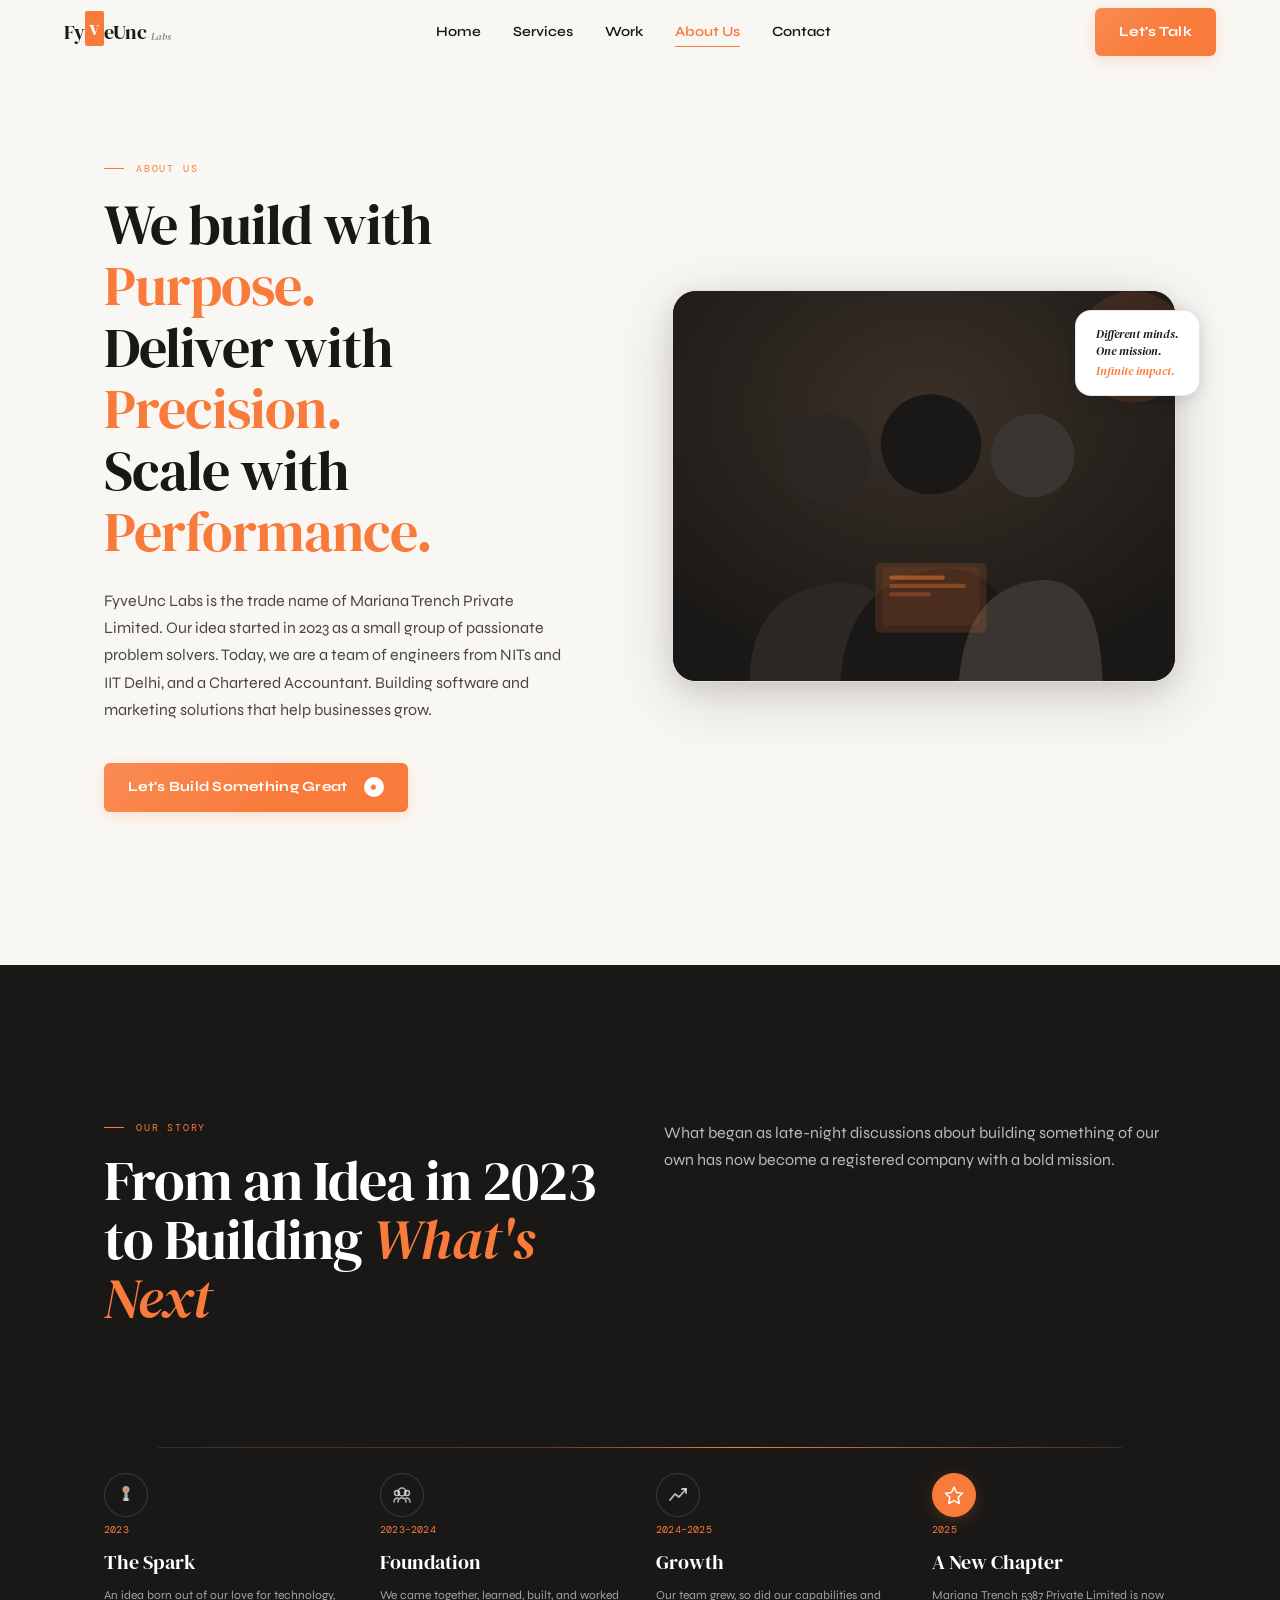
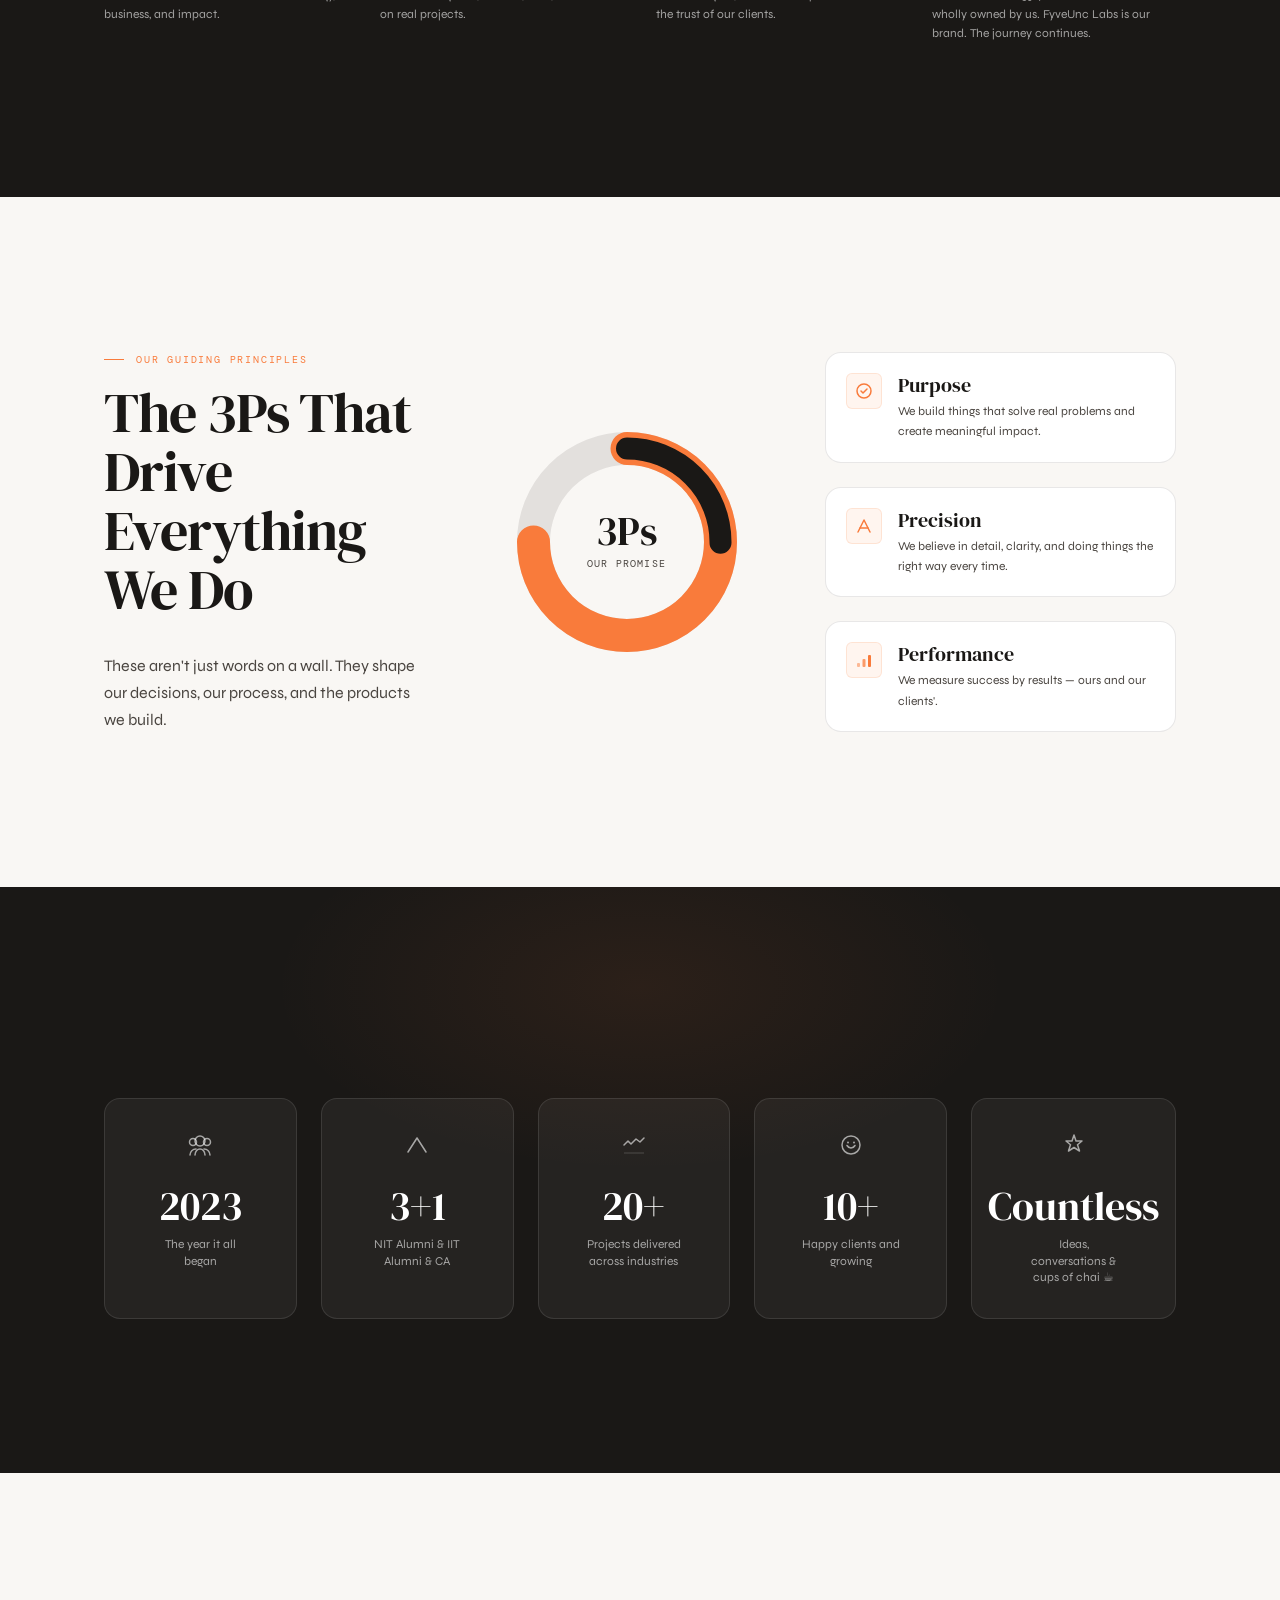
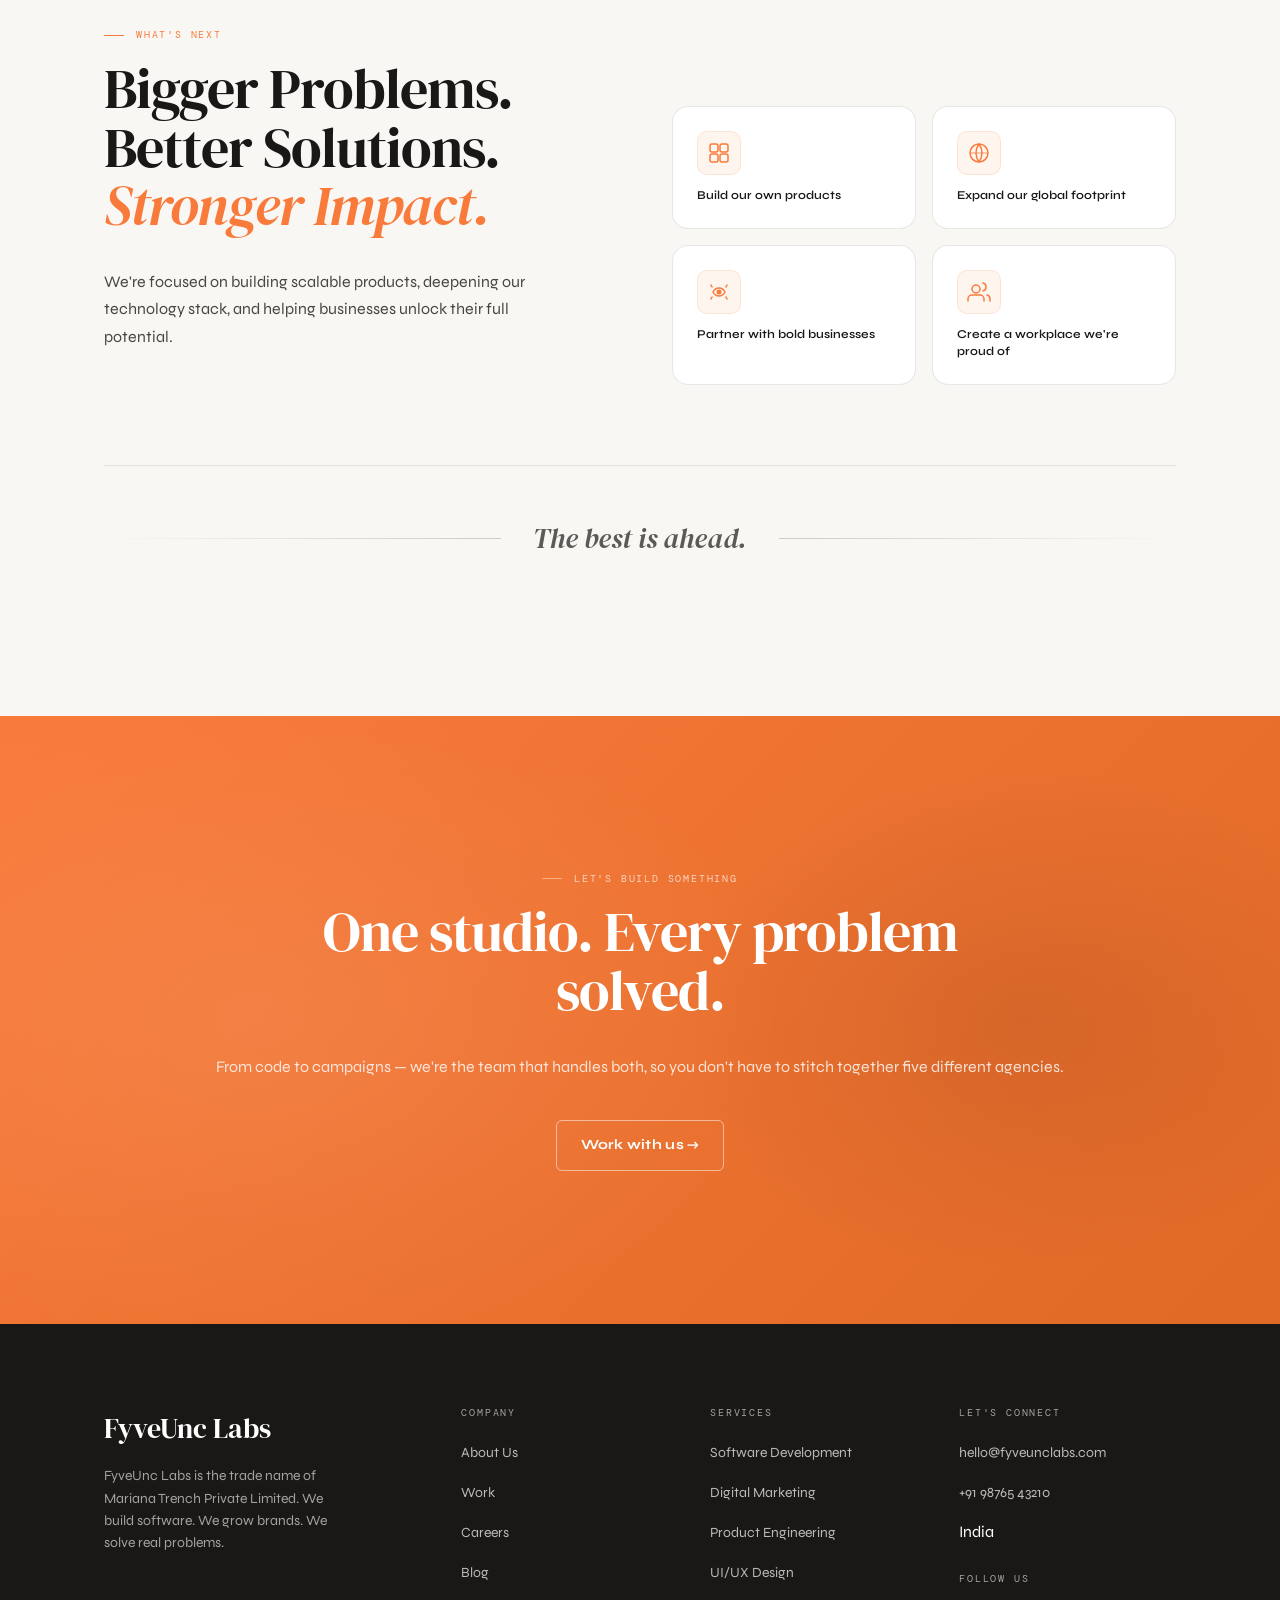
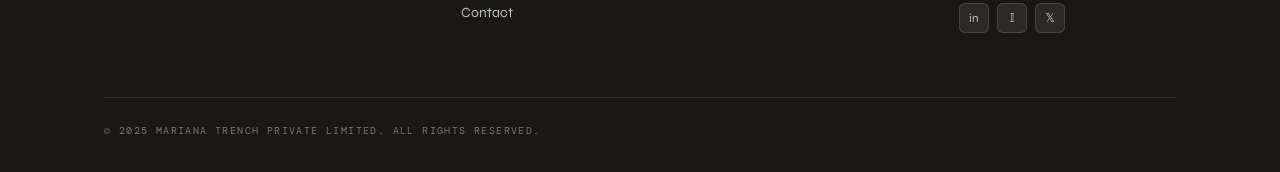
==== about.html @ 7ecea08b "second commit" ====
<!doctype html>
<html lang="en">

<head>
    <meta charset="utf-8" />
    <meta name="viewport" content="width=device-width,initial-scale=1" />
    <title>About Us — FyveUnc Labs</title>
    <meta name="description"
        content="FyveUnc Labs started in 2023 as a small group of passionate problem solvers. We build software, grow brands, and create meaningful impact." />
    <link rel="preconnect" href="https://fonts.googleapis.com">
    <link rel="preconnect" href="https://fonts.gstatic.com" crossorigin>
    <link
        href="https://fonts.googleapis.com/css2?family=DM+Serif+Display:ital@0;1&family=Syne:wght@400;600;700&family=DM+Mono:wght@400;500&display=swap"
        rel="stylesheet">
    <link rel="stylesheet" href="./styles.css">
    <link rel="stylesheet" href="./about.css">
</head>

<body>
    <!-- Scroll progress indicator -->
    <div id="scroll-progress" aria-hidden="true"></div>

    <!-- Mobile menu overlay -->
    <div class="nav-mobile-overlay" id="mobile-menu" aria-hidden="true">
        <a class="nav-mobile-link" href="./index.html">Home</a>
        <a class="nav-mobile-link" href="./services.html">Services</a>
        <a class="nav-mobile-link" href="./work.html">Work</a>
        <a class="nav-mobile-link" href="./about.html">About Us</a>
        <a class="nav-mobile-link" href="./contact.html">Contact</a>
        <a class="btn-primary" href="./contact.html" style="width:fit-content;margin-top:auto">Let's Talk →</a>
    </div>

    <nav class="nav" id="nav">
        <a class="nav-logo" href="./index.html" aria-label="FyveUnc Labs home">
            <span>Fy</span><span class="logo-v">v</span><span>eUnc</span>
            <span class="logo-labs">Labs</span>
        </a>
        <div class="nav-links" aria-label="Primary navigation">
            <a class="nav-link" href="./index.html">Home</a>
            <a class="nav-link" href="./services.html">Services</a>
            <a class="nav-link" href="./work.html">Work</a>
            <a class="nav-link active" href="./about.html">About Us</a>
            <a class="nav-link" href="./contact.html">Contact</a>
        </div>
        <a class="btn-primary nav-cta" href="./contact.html">Let's Talk</a>
        <button class="nav-hamburger" id="hamburger" aria-label="Open menu" aria-expanded="false"
            aria-controls="mobile-menu">
            <span class="nav-hamburger-line"></span>
            <span class="nav-hamburger-line"></span>
            <span class="nav-hamburger-line"></span>
        </button>
    </nav>

    <main>
        <!-- ── About Hero ─────────────────────────────────────────────────── -->
        <section class="section about-hero page-standard" id="about-hero" aria-labelledby="about-hero-heading">
            <div class="container">
                <div class="about-hero-grid">
                    <div class="about-hero-copy" data-stagger="80">
                        <p class="eyebrow reveal">About Us</p>
                        <h1 class="about-hero-title reveal" id="about-hero-heading">
                            We build with
                            <span class="about-accent">Purpose.</span><br>
                            Deliver with <span class="about-accent">Precision.</span><br>
                            Scale with <span class="about-accent">Performance.</span>
                        </h1>
                        <p class="text-body reveal" style="max-width: 52ch; margin-top: var(--space-6);">
                            FyveUnc Labs is the trade name of Mariana Trench Private Limited. Our idea started in 2023
                            as a small group of passionate problem solvers. Today, we are a team of engineers from NITs
                            and IIT Delhi, and a Chartered Accountant. Building software and marketing solutions that
                            help businesses grow.
                        </p>
                        <div class="hero-actions reveal" style="margin-top: var(--space-10);">
                            <a class="btn-primary" href="./contact.html" id="about-cta">
                                Let's Build Something Great
                                <span class="about-cta-dot">●</span>
                            </a>
                        </div>
                    </div>
                    <div class="about-hero-visual reveal">
                        <div class="about-photo-card">
                            <!-- Photo composition with overlapping elements -->
                            <div class="about-photo-main">
                                <div class="about-photo-frame">
                                    <div class="about-photo-placeholder">
                                        <div class="about-photo-silhouettes">
                                            <!-- Three engineers/team silhouette illustration -->
                                            <svg viewBox="0 0 360 280" fill="none" xmlns="http://www.w3.org/2000/svg" aria-hidden="true">
                                                <!-- Background gradient -->
                                                <rect width="360" height="280" fill="url(#teamBg)"/>
                                                <!-- Person 1 (left, back) -->
                                                <ellipse cx="110" cy="120" rx="32" ry="32" fill="#2a2724"/>
                                                <path d="M55 280 Q55 220 110 210 Q165 200 165 280Z" fill="#2a2724"/>
                                                <!-- Person 2 (center, front) -->
                                                <ellipse cx="185" cy="110" rx="36" ry="36" fill="#1A1816"/>
                                                <path d="M120 280 Q125 210 185 200 Q245 190 250 280Z" fill="#1A1816"/>
                                                <!-- Person 3 (right) -->
                                                <ellipse cx="258" cy="118" rx="30" ry="30" fill="#3a3530"/>
                                                <path d="M205 280 Q210 215 258 208 Q306 200 308 280Z" fill="#3a3530"/>
                                                <!-- Laptop glow -->
                                                <rect x="145" y="195" width="80" height="50" rx="4" fill="#F97B3B" opacity="0.15"/>
                                                <rect x="150" y="198" width="70" height="42" rx="3" fill="#F97B3B" opacity="0.08"/>
                                                <!-- Screen glow lines -->
                                                <rect x="155" y="204" width="40" height="3" rx="1.5" fill="#F97B3B" opacity="0.5"/>
                                                <rect x="155" y="210" width="55" height="3" rx="1.5" fill="#F97B3B" opacity="0.35"/>
                                                <rect x="155" y="216" width="30" height="3" rx="1.5" fill="#F97B3B" opacity="0.25"/>
                                                <!-- Orange accent circle -->
                                                <circle cx="330" cy="40" r="40" fill="#F97B3B" opacity="0.12"/>
                                                <circle cx="330" cy="40" r="24" fill="#F97B3B" opacity="0.1"/>
                                                <!-- Defs -->
                                                <defs>
                                                    <radialGradient id="teamBg" cx="50%" cy="30%" r="70%">
                                                        <stop offset="0%" stop-color="#3a3028"/>
                                                        <stop offset="100%" stop-color="#1A1816"/>
                                                    </radialGradient>
                                                </defs>
                                            </svg>
                                        </div>
                                    </div>
                                </div>
                            </div>
                            <!-- Floating tag -->
                            <div class="about-photo-tag">
                                <span class="about-photo-tag-italic">Different minds.</span>
                                <span class="about-photo-tag-italic">One mission.</span>
                                <span class="about-photo-tag-accent">Infinite impact.</span>
                            </div>
                        </div>
                    </div>
                </div>
            </div>
        </section>

        <!-- ── Our Story / Timeline ──────────────────────────────────────── -->
        <section class="section section-dark about-story" id="about-story" aria-labelledby="story-heading">
            <div class="container" data-stagger="80">
                <div class="about-story-top">
                    <div>
                        <p class="eyebrow reveal">Our Story</p>
                        <h2 class="section-heading reveal" id="story-heading">
                            From an Idea in 2023<br>
                            to Building <em style="color: var(--color-signal); font-style: italic;">What's Next</em>
                        </h2>
                    </div>
                    <div class="about-story-desc reveal">
                        <p class="text-body">
                            What began as late-night discussions about building something of our own has now become a
                            registered company with a bold mission.
                        </p>
                    </div>
                </div>

                <!-- Timeline -->
                <div class="about-timeline reveal">
                    <div class="about-timeline-line" aria-hidden="true"></div>

                    <div class="about-timeline-item">
                        <div class="about-timeline-icon" aria-hidden="true">
                            <svg width="22" height="22" viewBox="0 0 22 22" fill="none">
                                <path d="M11 2C9 2 7.5 3.5 7.5 5.5C7.5 7 8.3 8.3 9.5 9L9 17H13L12.5 9C13.7 8.3 14.5 7 14.5 5.5C14.5 3.5 13 2 11 2Z" fill="currentColor" opacity="0.9"/>
                                <path d="M8 14H14L14.5 17H7.5L8 14Z" fill="currentColor" opacity="0.6"/>
                                <circle cx="11" cy="5.5" r="1.5" fill="var(--color-signal)"/>
                            </svg>
                        </div>
                        <div class="about-timeline-year">2023</div>
                        <div class="about-timeline-label">The Spark</div>
                        <div class="about-timeline-desc">An idea born out of our love for technology, business, and impact.</div>
                    </div>

                    <div class="about-timeline-item">
                        <div class="about-timeline-icon" aria-hidden="true">
                            <svg width="22" height="22" viewBox="0 0 22 22" fill="none">
                                <circle cx="11" cy="8" r="4" stroke="currentColor" stroke-width="1.5" fill="none"/>
                                <circle cx="6" cy="9" r="2.5" stroke="currentColor" stroke-width="1.5" fill="none"/>
                                <circle cx="16" cy="9" r="2.5" stroke="currentColor" stroke-width="1.5" fill="none"/>
                                <path d="M3 18C3 15.5 4.8 14 7 14" stroke="currentColor" stroke-width="1.5" stroke-linecap="round"/>
                                <path d="M19 18C19 15.5 17.2 14 15 14" stroke="currentColor" stroke-width="1.5" stroke-linecap="round"/>
                                <path d="M7 18C7 15.5 8.8 14 11 14C13.2 14 15 15.5 15 18" stroke="currentColor" stroke-width="1.5" stroke-linecap="round"/>
                            </svg>
                        </div>
                        <div class="about-timeline-year">2023–2024</div>
                        <div class="about-timeline-label">Foundation</div>
                        <div class="about-timeline-desc">We came together, learned, built, and worked on real projects.</div>
                    </div>

                    <div class="about-timeline-item">
                        <div class="about-timeline-icon" aria-hidden="true">
                            <svg width="22" height="22" viewBox="0 0 22 22" fill="none">
                                <polyline points="3,16 8,10 12,13 19,5" stroke="currentColor" stroke-width="1.8" stroke-linecap="round" stroke-linejoin="round" fill="none"/>
                                <polyline points="15,5 19,5 19,9" stroke="currentColor" stroke-width="1.8" stroke-linecap="round" stroke-linejoin="round" fill="none"/>
                            </svg>
                        </div>
                        <div class="about-timeline-year">2024–2025</div>
                        <div class="about-timeline-label">Growth</div>
                        <div class="about-timeline-desc">Our team grew, so did our capabilities and the trust of our clients.</div>
                    </div>

                    <div class="about-timeline-item about-timeline-item--active">
                        <div class="about-timeline-icon" aria-hidden="true">
                            <svg width="22" height="22" viewBox="0 0 22 22" fill="none">
                                <path d="M11 3L13.5 8.5L19.5 9.3L15.2 13.4L16.3 19.5L11 16.7L5.7 19.5L6.8 13.4L2.5 9.3L8.5 8.5L11 3Z" stroke="currentColor" stroke-width="1.5" stroke-linejoin="round" fill="none"/>
                            </svg>
                        </div>
                        <div class="about-timeline-year">2025</div>
                        <div class="about-timeline-label">A New Chapter</div>
                        <div class="about-timeline-desc">Mariana Trench 5387 Private Limited is now wholly owned by us. FyveUnc Labs is our brand. The journey continues.</div>
                    </div>
                </div>
            </div>
        </section>

        <!-- ── 3Ps — Guiding Principles ──────────────────────────────────── -->
        <section class="section about-3ps" id="about-3ps" aria-labelledby="principles-heading">
            <div class="container">
                <div class="about-3ps-grid">
                    <!-- Left copy -->
                    <div class="about-3ps-copy" data-stagger="80">
                        <p class="eyebrow reveal">Our Guiding Principles</p>
                        <h2 class="section-heading reveal" id="principles-heading">
                            The 3Ps That Drive<br>Everything We Do
                        </h2>
                        <p class="text-body reveal" style="max-width: 44ch;">
                            These aren't just words on a wall. They shape our decisions, our process, and the products we build.
                        </p>
                    </div>

                    <!-- Center donut -->
                    <div class="about-3ps-donut reveal" aria-hidden="true">
                        <div class="about-donut-ring">
                            <svg viewBox="0 0 200 200" fill="none" xmlns="http://www.w3.org/2000/svg">
                                <circle cx="100" cy="100" r="85" stroke="var(--color-rule)" stroke-width="30" fill="none"/>
                                <circle cx="100" cy="100" r="85" stroke="var(--color-signal)" stroke-width="30" fill="none"
                                    stroke-dasharray="534" stroke-dashoffset="134"
                                    stroke-linecap="round"
                                    transform="rotate(-90 100 100)"/>
                                <circle cx="100" cy="100" r="85" stroke="var(--color-void)" stroke-width="20" fill="none"
                                    stroke-dasharray="534" stroke-dashoffset="400"
                                    stroke-linecap="round"
                                    transform="rotate(-90 100 100)"/>
                            </svg>
                            <div class="about-donut-center">
                                <span class="about-donut-label">3Ps</span>
                                <span class="about-donut-sub">Our Promise</span>
                            </div>
                        </div>
                    </div>

                    <!-- Right principles list -->
                    <div class="about-3ps-list" data-stagger="100">
                        <div class="about-principle reveal">
                            <div class="about-principle-icon" aria-hidden="true">
                                <svg width="20" height="20" viewBox="0 0 20 20" fill="none">
                                    <circle cx="10" cy="10" r="7" stroke="currentColor" stroke-width="1.5" fill="none"/>
                                    <path d="M7 10L9 12L13 8" stroke="currentColor" stroke-width="1.5" stroke-linecap="round" stroke-linejoin="round"/>
                                </svg>
                            </div>
                            <div>
                                <div class="about-principle-title">Purpose</div>
                                <p class="text-body" style="font-size: var(--text-sm);">We build things that solve real problems and create meaningful impact.</p>
                            </div>
                        </div>
                        <div class="about-principle reveal">
                            <div class="about-principle-icon" aria-hidden="true">
                                <svg width="20" height="20" viewBox="0 0 20 20" fill="none">
                                    <path d="M4 16L10 4L16 16" stroke="currentColor" stroke-width="1.5" stroke-linecap="round" stroke-linejoin="round" fill="none"/>
                                    <path d="M6 12H14" stroke="currentColor" stroke-width="1.5" stroke-linecap="round"/>
                                </svg>
                            </div>
                            <div>
                                <div class="about-principle-title">Precision</div>
                                <p class="text-body" style="font-size: var(--text-sm);">We believe in detail, clarity, and doing things the right way every time.</p>
                            </div>
                        </div>
                        <div class="about-principle reveal">
                            <div class="about-principle-icon" aria-hidden="true">
                                <svg width="20" height="20" viewBox="0 0 20 20" fill="none">
                                    <rect x="3" y="13" width="3" height="4" rx="1" fill="currentColor" opacity="0.5"/>
                                    <rect x="8.5" y="9" width="3" height="8" rx="1" fill="currentColor" opacity="0.75"/>
                                    <rect x="14" y="5" width="3" height="12" rx="1" fill="currentColor"/>
                                </svg>
                            </div>
                            <div>
                                <div class="about-principle-title">Performance</div>
                                <p class="text-body" style="font-size: var(--text-sm);">We measure success by results — ours and our clients'.</p>
                            </div>
                        </div>
                    </div>
                </div>
            </div>
        </section>

        <!-- ── By the Numbers ────────────────────────────────────────────── -->
        <section class="section section-dark about-numbers" id="about-numbers" aria-labelledby="numbers-heading">
            <div class="container" data-stagger="80">
                <p class="eyebrow reveal">By the Numbers</p>
                <div class="about-stats-grid">
                    <div class="about-stat reveal">
                        <div class="about-stat-icon" aria-hidden="true">
                            <svg width="28" height="28" viewBox="0 0 28 28" fill="none">
                                <circle cx="14" cy="10" r="5" stroke="currentColor" stroke-width="1.5" fill="none"/>
                                <circle cx="7" cy="11" r="3.5" stroke="currentColor" stroke-width="1.5" fill="none"/>
                                <circle cx="21" cy="11" r="3.5" stroke="currentColor" stroke-width="1.5" fill="none"/>
                                <path d="M4 24C4 20.5 6.7 18 10 18" stroke="currentColor" stroke-width="1.5" stroke-linecap="round"/>
                                <path d="M24 24C24 20.5 21.3 18 18 18" stroke="currentColor" stroke-width="1.5" stroke-linecap="round"/>
                                <path d="M9 24C9 20.7 11.2 18 14 18C16.8 18 19 20.7 19 24" stroke="currentColor" stroke-width="1.5" stroke-linecap="round"/>
                            </svg>
                        </div>
                        <div class="about-stat-value">2023</div>
                        <div class="about-stat-label">The year it all began</div>
                    </div>
                    <div class="about-stat reveal">
                        <div class="about-stat-icon" aria-hidden="true">
                            <svg width="28" height="28" viewBox="0 0 28 28" fill="none">
                                <path d="M5 21L14 7L23 21" stroke="currentColor" stroke-width="1.5" stroke-linecap="round" stroke-linejoin="round" fill="none"/>
                                <rect x="8" y="16" width="12" height="5" fill="none"/>
                            </svg>
                        </div>
                        <div class="about-stat-value">3+1</div>
                        <div class="about-stat-label">NIT Alumni &amp; IIT Alumni &amp; CA</div>
                    </div>
                    <div class="about-stat reveal">
                        <div class="about-stat-icon" aria-hidden="true">
                            <svg width="28" height="28" viewBox="0 0 28 28" fill="none">
                                <polyline points="4,14 8,10 11,13 16,8 20,11 24,7" stroke="currentColor" stroke-width="1.5" stroke-linecap="round" stroke-linejoin="round" fill="none"/>
                                <path d="M4 22H24" stroke="currentColor" stroke-width="1" opacity="0.3"/>
                            </svg>
                        </div>
                        <div class="about-stat-value">20+</div>
                        <div class="about-stat-label">Projects delivered across industries</div>
                    </div>
                    <div class="about-stat reveal">
                        <div class="about-stat-icon" aria-hidden="true">
                            <svg width="28" height="28" viewBox="0 0 28 28" fill="none">
                                <circle cx="14" cy="14" r="9" stroke="currentColor" stroke-width="1.5" fill="none"/>
                                <path d="M10 14.5C10 14.5 11.5 17 14 17C16.5 17 18 14.5 18 14.5" stroke="currentColor" stroke-width="1.5" stroke-linecap="round" fill="none"/>
                                <circle cx="11" cy="11.5" r="1" fill="currentColor"/>
                                <circle cx="17" cy="11.5" r="1" fill="currentColor"/>
                            </svg>
                        </div>
                        <div class="about-stat-value">10+</div>
                        <div class="about-stat-label">Happy clients and growing</div>
                    </div>
                    <div class="about-stat reveal">
                        <div class="about-stat-icon" aria-hidden="true">
                            <svg width="28" height="28" viewBox="0 0 28 28" fill="none">
                                <path d="M14 4L16 10H22L17.5 13.8L19.5 20L14 16.5L8.5 20L10.5 13.8L6 10H12L14 4Z" stroke="currentColor" stroke-width="1.5" stroke-linejoin="round" fill="none"/>
                            </svg>
                        </div>
                        <div class="about-stat-value">Countless</div>
                        <div class="about-stat-label">Ideas, conversations &amp; cups of chai ☕</div>
                    </div>
                </div>
            </div>
        </section>

        <!-- ── What's Next ───────────────────────────────────────────────── -->
        <section class="section about-next" id="about-next" aria-labelledby="next-heading">
            <div class="container">
                <div class="about-next-grid">
                    <div class="about-next-copy" data-stagger="80">
                        <p class="eyebrow reveal">What's Next</p>
                        <h2 class="section-heading reveal" id="next-heading">
                            Bigger Problems.<br>
                            Better Solutions.<br>
                            <em style="color: var(--color-signal); font-style: italic;">Stronger Impact.</em>
                        </h2>
                        <p class="text-body reveal" style="max-width: 48ch;">
                            We're focused on building scalable products, deepening our technology stack, and helping businesses unlock their full potential.
                        </p>
                    </div>
                    <div class="about-next-cards" data-stagger="100">
                        <div class="about-next-card reveal">
                            <div class="about-next-card-icon" aria-hidden="true">
                                <svg width="24" height="24" viewBox="0 0 24 24" fill="none">
                                    <rect x="3" y="3" width="8" height="8" rx="2" stroke="currentColor" stroke-width="1.5" fill="none"/>
                                    <rect x="13" y="3" width="8" height="8" rx="2" stroke="currentColor" stroke-width="1.5" fill="none"/>
                                    <rect x="3" y="13" width="8" height="8" rx="2" stroke="currentColor" stroke-width="1.5" fill="none"/>
                                    <rect x="13" y="13" width="8" height="8" rx="2" stroke="currentColor" stroke-width="1.5" fill="none"/>
                                </svg>
                            </div>
                            <span>Build our own products</span>
                        </div>
                        <div class="about-next-card reveal">
                            <div class="about-next-card-icon" aria-hidden="true">
                                <svg width="24" height="24" viewBox="0 0 24 24" fill="none">
                                    <circle cx="12" cy="12" r="9" stroke="currentColor" stroke-width="1.5" fill="none"/>
                                    <path d="M3 12H21" stroke="currentColor" stroke-width="1.5" opacity="0.5"/>
                                    <path d="M12 3C12 3 9 7 9 12C9 17 12 21 12 21" stroke="currentColor" stroke-width="1.5"/>
                                    <path d="M12 3C12 3 15 7 15 12C15 17 12 21 12 21" stroke="currentColor" stroke-width="1.5"/>
                                </svg>
                            </div>
                            <span>Expand our global footprint</span>
                        </div>
                        <div class="about-next-card reveal">
                            <div class="about-next-card-icon" aria-hidden="true">
                                <svg width="24" height="24" viewBox="0 0 24 24" fill="none">
                                    <path d="M6 12C6 12 8 8 12 8C16 8 18 12 18 12C18 12 16 16 12 16C8 16 6 12 6 12Z" stroke="currentColor" stroke-width="1.5" fill="none"/>
                                    <circle cx="12" cy="12" r="2.5" fill="currentColor"/>
                                    <path d="M5 7L4 5M19 7L20 5M5 17L4 19M19 17L20 19" stroke="currentColor" stroke-width="1.5" stroke-linecap="round"/>
                                </svg>
                            </div>
                            <span>Partner with bold businesses</span>
                        </div>
                        <div class="about-next-card reveal">
                            <div class="about-next-card-icon" aria-hidden="true">
                                <svg width="24" height="24" viewBox="0 0 24 24" fill="none">
                                    <path d="M17 21V19C17 16.8 15.2 15 13 15H5C2.8 15 1 16.8 1 19V21" stroke="currentColor" stroke-width="1.5" stroke-linecap="round" fill="none"/>
                                    <circle cx="9" cy="9" r="4" stroke="currentColor" stroke-width="1.5" fill="none"/>
                                    <path d="M23 21V19C23 17.1 21.7 15.5 20 15.1" stroke="currentColor" stroke-width="1.5" stroke-linecap="round"/>
                                    <path d="M16 3.1C17.7 3.5 19 5.1 19 7C19 8.9 17.7 10.5 16 10.9" stroke="currentColor" stroke-width="1.5" stroke-linecap="round"/>
                                </svg>
                            </div>
                            <span>Create a workplace we're proud of</span>
                        </div>
                    </div>
                </div>

                <!-- Closing line -->
                <div class="about-closing reveal">
                    <div class="about-closing-line" aria-hidden="true"></div>
                    <p class="about-closing-text">
                        <em>The best is ahead.</em>
                    </p>
                    <div class="about-closing-line" aria-hidden="true"></div>
                </div>
            </div>
        </section>

        <!-- ── CTA Banner ─────────────────────────────────────────────────── -->
        <section class="section cta-banner" aria-labelledby="about-cta-heading">
            <div class="container" data-stagger="80">
                <p class="eyebrow reveal">Let's build something</p>
                <h2 class="section-heading reveal" id="about-cta-heading">One studio. Every problem solved.</h2>
                <p class="text-body reveal">From code to campaigns — we're the team that handles both, so you don't have
                    to stitch together five different agencies.</p>
                <div class="hero-actions reveal" style="justify-content:center;margin-top:var(--space-10)">
                    <a class="btn-secondary" href="./contact.html" id="cta-contact">Work with us →</a>
                </div>
            </div>
        </section>
    </main>

    <footer class="site-footer" aria-label="Site footer">
        <div class="container">
            <div class="footer-grid">
                <div>
                    <div class="footer-brand">FyveUnc Labs</div>
                    <p class="text-body footer-muted">FyveUnc Labs is the trade name of Mariana Trench Private Limited.
                        We build software. We grow brands. We solve real problems.</p>
                </div>
                <div>
                    <div class="footer-label">Company</div>
                    <ul class="footer-links">
                        <li><a href="./about.html">About Us</a></li>
                        <li><a href="./work.html">Work</a></li>
                        <li><a href="./contact.html">Careers</a></li>
                        <li><a href="./contact.html">Blog</a></li>
                        <li><a href="./contact.html">Contact</a></li>
                    </ul>
                </div>
                <div>
                    <div class="footer-label">Services</div>
                    <ul class="footer-links">
                        <li><a href="./services.html">Software Development</a></li>
                        <li><a href="./services.html">Digital Marketing</a></li>
                        <li><a href="./services.html">Product Engineering</a></li>
                        <li><a href="./services.html">UI/UX Design</a></li>
                    </ul>
                </div>
                <div>
                    <div class="footer-label">Let's Connect</div>
                    <ul class="footer-links">
                        <li><a href="mailto:hello@fyveunclabs.com">hello@fyveunclabs.com</a></li>
                        <li><a href="tel:+919876543210">+91 98765 43210</a></li>
                        <li>India</li>
                    </ul>
                    <div class="footer-label" style="margin-top: var(--space-6);">Follow Us</div>
                    <div class="footer-socials">
                        <a href="#" class="footer-social-link" aria-label="LinkedIn">in</a>
                        <a href="#" class="footer-social-link" aria-label="Instagram">𝕀</a>
                        <a href="#" class="footer-social-link" aria-label="Twitter/X">𝕏</a>
                    </div>
                </div>
            </div>
            <div class="footer-bottom">
                <span>© 2025 Mariana Trench Private Limited. All rights reserved.</span>
            </div>
        </div>
    </footer>

    <script src="./script.js"></script>
</body>

</html>
---- styles.css ----
@import "./tokens.css";

/* ─── Reset & Base ────────────────────────────────────────────────────────── */
*,
*::before,
*::after {
    box-sizing: border-box;
    margin: 0;
    padding: 0;
}

html {
    font-size: var(--text-md);
    scroll-behavior: smooth;
    -webkit-font-smoothing: antialiased;
    -moz-osx-font-smoothing: grayscale;
}

body {
    font-family: var(--font-sans);
    font-size: var(--text-md);
    line-height: 1.75;
    color: var(--color-void);
    background: var(--color-canvas);
    background-image:
        radial-gradient(var(--bg-spot-1-width) var(--bg-spot-1-height) at 10% -20%, var(--color-signal-08), var(--color-transparent) 60%),
        radial-gradient(var(--bg-spot-2-width) var(--bg-spot-2-height) at 90% -10%, var(--color-void-08), var(--color-transparent) 65%);
    overflow-x: hidden;
}

a {
    color: inherit;
    text-decoration: none;
}

img {
    display: block;
    max-width: 100%;
}

ul {
    list-style: none;
}

/* ─── Scroll Progress Bar ─────────────────────────────────────────────────── */
#scroll-progress {
    position: fixed;
    top: 0;
    left: 0;
    height: 2px;
    width: 0%;
    background: var(--color-signal);
    z-index: 200;
    transition: width 0.1s linear;
    border-radius: 0 2px 2px 0;
}

/* ─── Layout ──────────────────────────────────────────────────────────────── */
.container {
    max-width: var(--max-width);
    margin: 0 auto;
    padding: 0 var(--gutter);
}

.section {
    padding: var(--section-gap) 0;
}

.page-standard {
    padding-top: calc(var(--space-16) + var(--space-8));
}

.section-canvas {
    background: var(--color-canvas);
}

.section-dark {
    background: var(--color-void);
    color: var(--color-white);
}

.section-dark .section-heading {
    color: var(--color-white);
}

.section-dark .eyebrow {
    color: var(--color-signal);
}

.section-dark .text-body {
    color: var(--color-white-70);
}

/* ─── Typography ──────────────────────────────────────────────────────────── */
.eyebrow {
    font-family: var(--font-mono);
    font-size: var(--text-xs);
    letter-spacing: var(--tracking-wide);
    text-transform: uppercase;
    color: var(--color-signal);
    margin-bottom: var(--space-4);
    display: flex;
    align-items: center;
    gap: var(--space-3);
}

.eyebrow::before {
    content: '';
    display: block;
    width: 20px;
    height: 1px;
    background: currentColor;
    flex-shrink: 0;
}

.section-heading {
    font-family: var(--font-display);
    font-size: var(--text-3xl);
    font-weight: 400;
    letter-spacing: var(--tracking-tight);
    line-height: 1.05;
    color: var(--color-void);
    max-width: var(--max-width-text);
    margin-bottom: var(--space-8);
}

.text-body {
    font-family: var(--font-sans);
    font-size: var(--text-md);
    color: var(--color-ember);
    line-height: 1.7;
}

/* ─── Navigation ──────────────────────────────────────────────────────────── */
.nav {
    position: fixed;
    top: 0;
    left: 0;
    right: 0;
    height: var(--space-16);
    display: flex;
    align-items: center;
    justify-content: space-between;
    padding: 0 var(--gutter);
    z-index: 100;
    background: var(--color-transparent);
    transition:
        background var(--duration-slow) ease,
        border-color var(--duration-slow) ease,
        box-shadow var(--duration-slow) ease;
}

.nav.scrolled {
    background: var(--color-canvas-95);
    backdrop-filter: blur(var(--blur-md));
    -webkit-backdrop-filter: blur(var(--blur-md));
    border-bottom: var(--border-thin) solid var(--color-rule);
    box-shadow: 0 1px 20px rgba(26, 24, 22, 0.05);
}

.nav-logo {
    font-family: var(--font-display);
    font-size: var(--text-lg);
    color: var(--color-void);
    text-decoration: none;
    display: flex;
    align-items: flex-end;
    gap: 0;
    transition: opacity var(--duration-base) ease;
}

.nav-logo:hover {
    opacity: 0.8;
}

.logo-v {
    background: var(--color-signal);
    color: var(--color-white);
    padding: 0 var(--space-1);
    position: relative;
    top: calc(-1 * var(--space-1));
    border-radius: 2px;
    transition: background var(--duration-base) ease;
}

.nav-logo:hover .logo-v {
    background: var(--color-signal-dark);
}

.logo-labs {
    font-style: italic;
    font-size: var(--text-xs);
    color: var(--color-ember);
    margin-left: var(--space-1);
    margin-bottom: var(--space-1);
    opacity: 0.6;
}

.nav-links {
    display: flex;
    gap: var(--space-8);
    list-style: none;
    align-items: center;
}

.nav-link {
    font-family: var(--font-sans);
    font-size: var(--text-base);
    font-weight: 600;
    color: var(--color-void);
    transition: color var(--duration-base) ease;
    position: relative;
}

.nav-link::after {
    content: '';
    position: absolute;
    bottom: -3px;
    left: 0;
    right: 0;
    height: 1.5px;
    background: var(--color-signal);
    transform: scaleX(0);
    transform-origin: left;
    transition: transform var(--duration-base) var(--ease-out-expo);
}

.nav-link:hover::after,
.nav-link.active::after {
    transform: scaleX(1);
}

.nav-link:hover,
.nav-link.active {
    color: var(--color-signal);
}

/* Theme: hero (white text on dark) */
.theme-hero .nav-logo,
.theme-hero .nav-link {
    color: var(--color-white);
}

.theme-hero .logo-labs {
    color: var(--color-white-60);
}

.theme-hero .nav-cta {
    background: var(--color-white);
    color: var(--color-void);
}

.theme-hero .nav-cta:hover {
    background: var(--color-glow);
    transform: translateY(-1px);
    box-shadow: var(--shadow-sm);
}

.theme-hero .nav.scrolled .nav-logo,
.theme-hero .nav.scrolled .nav-link {
    color: var(--color-void);
}

.theme-hero .nav.scrolled .logo-labs {
    color: var(--color-ember);
}

.theme-hero .nav.scrolled .nav-cta {
    background: var(--color-signal);
    color: var(--color-white);
}

/* Mobile hamburger */
.nav-hamburger {
    display: none;
    flex-direction: column;
    justify-content: center;
    gap: 5px;
    width: 32px;
    height: 32px;
    cursor: pointer;
    background: none;
    border: none;
    padding: 4px;
    border-radius: var(--radius-md);
    transition: background var(--duration-fast) ease;
}

.nav-hamburger:hover {
    background: var(--color-void-05);
}

.nav-hamburger-line {
    display: block;
    height: 1.5px;
    background: currentColor;
    border-radius: 2px;
    transition: transform var(--duration-base) var(--ease-out-expo), opacity var(--duration-base) ease, width var(--duration-base) ease;
    transform-origin: left;
}

.nav-hamburger-line:nth-child(3) {
    width: 65%;
}

.nav.menu-open .nav-hamburger-line:nth-child(1) {
    transform: rotate(45deg) translate(1px, -1px);
}

.nav.menu-open .nav-hamburger-line:nth-child(2) {
    opacity: 0;
    transform: scaleX(0);
}

.nav.menu-open .nav-hamburger-line:nth-child(3) {
    width: 100%;
    transform: rotate(-45deg) translate(1px, 1px);
}

.nav-mobile-overlay {
    display: none;
    position: fixed;
    inset: 0;
    background: var(--color-void);
    color: var(--color-white);
    z-index: 99;
    flex-direction: column;
    padding: calc(var(--space-16) + var(--space-8)) var(--gutter) var(--space-16);
    gap: var(--space-8);
    transform: translateX(100%);
    transition: transform var(--duration-slow) var(--ease-out-expo);
}

.nav-mobile-overlay.active {
    transform: translateX(0);
}

.nav-mobile-link {
    font-family: var(--font-display);
    font-size: var(--text-2xl);
    font-weight: 400;
    color: var(--color-white);
    transition: color var(--duration-base) ease;
    border-bottom: 1px solid var(--color-white-10);
    padding-bottom: var(--space-6);
}

.nav-mobile-link:hover {
    color: var(--color-signal);
}

/* ─── Buttons ─────────────────────────────────────────────────────────────── */
.btn-primary,
.btn-secondary,
.btn-ghost {
    display: inline-flex;
    align-items: center;
    gap: var(--space-2);
    font-family: var(--font-sans);
    font-size: var(--text-base);
    font-weight: 700;
    letter-spacing: var(--tracking-small);
    padding: var(--space-3) var(--space-6);
    border-radius: var(--radius-md);
    border: none;
    cursor: pointer;
    text-decoration: none;
    transition:
        background var(--duration-base) ease,
        transform var(--duration-fast) var(--ease-spring),
        color var(--duration-base) ease,
        border-color var(--duration-base) ease,
        box-shadow var(--duration-base) ease;
    position: relative;
    overflow: hidden;
}

.btn-primary {
    background: var(--color-signal);
    color: var(--color-white);
    box-shadow: var(--shadow-signal-sm);
}

.btn-primary::after {
    content: '';
    position: absolute;
    inset: 0;
    background: linear-gradient(135deg, rgba(255, 255, 255, 0.12) 0%, transparent 60%);
    pointer-events: none;
}

.btn-primary:hover {
    background: var(--color-signal-dark);
    transform: translateY(-2px);
    box-shadow: var(--shadow-signal);
}

.btn-primary:active {
    transform: translateY(0);
    box-shadow: var(--shadow-signal-sm);
}

.btn-secondary {
    background: var(--color-transparent);
    color: var(--color-void);
    border: var(--border-medium) solid var(--color-void);
}

.btn-secondary:hover {
    border-color: var(--color-signal);
    color: var(--color-signal);
    transform: translateY(-2px);
    box-shadow: var(--shadow-sm);
}

.btn-secondary:active {
    transform: translateY(0);
}

.btn-ghost {
    background: var(--color-transparent);
    color: var(--color-signal);
    border: var(--border-medium) solid var(--color-signal);
}

.btn-ghost:hover {
    background: var(--color-signal-08);
    transform: translateY(-2px);
}

/* ─── Hero ────────────────────────────────────────────────────────────────── */
.hero-section {
    background: var(--color-void);
    color: var(--color-white);
    min-height: 100vh;
    padding-top: calc(var(--space-20) + var(--space-20));
    position: relative;
    overflow: hidden;
}

/* Animated grain texture */
.hero-section::before {
    content: '';
    position: absolute;
    inset: -200%;
    background-image: url("data:image/svg+xml,%3Csvg viewBox='0 0 256 256' xmlns='http://www.w3.org/2000/svg'%3E%3Cfilter id='noise'%3E%3CfeTurbulence type='fractalNoise' baseFrequency='0.9' numOctaves='4' stitchTiles='stitch'/%3E%3C/filter%3E%3Crect width='100%25' height='100%25' filter='url(%23noise)' opacity='0.03'/%3E%3C/svg%3E");
    pointer-events: none;
    opacity: 0.5;
    z-index: 0;
}

/* Hero glow orbs */
.hero-section::after {
    content: '';
    position: absolute;
    top: -20%;
    right: -5%;
    width: 60vw;
    height: 60vw;
    max-width: 700px;
    max-height: 700px;
    border-radius: 50%;
    background: radial-gradient(circle at center, var(--color-signal-15) 0%, transparent 70%);
    pointer-events: none;
    z-index: 0;
    animation: heroGlowPulse 8s ease-in-out infinite;
}

@keyframes heroGlowPulse {

    0%,
    100% {
        opacity: 0.6;
        transform: scale(1);
    }

    50% {
        opacity: 1;
        transform: scale(1.08);
    }
}

.hero-center {
    display: flex;
    flex-direction: column;
    align-items: center;
    text-align: center;
    position: relative;
    z-index: 1;
}

.hero-center .hero-copy {
    max-width: 720px;
}

.hero-center .hero-subtext {
    margin-left: auto;
    margin-right: auto;
}

.hero-center .hero-actions {
    justify-content: center;
}

.hero-center .eyebrow {
    justify-content: center;
}

.hero-center .eyebrow::before {
    display: none;
}

.hero-eyebrow {
    color: var(--color-signal);
}

.hero-title {
    font-family: var(--font-display);
    font-size: var(--text-hero);
    font-weight: 400;
    line-height: 1.0;
    letter-spacing: var(--tracking-tighter);
    margin-bottom: var(--space-4);
}

.hero-subtext {
    font-family: var(--font-sans);
    font-size: var(--text-md);
    color: var(--color-white-70);
    margin-top: var(--space-4);
    max-width: 40ch;
    line-height: 1.7;
}

.hero-actions {
    margin-top: var(--space-8);
    display: flex;
    gap: var(--space-4);
    flex-wrap: wrap;
    align-items: center;
}

/* White secondary button on dark bg */
.hero-section .btn-secondary,
.section-dark .btn-secondary {
    color: var(--color-white);
    border-color: var(--color-white-30);
}

.hero-section .btn-secondary:hover,
.section-dark .btn-secondary:hover {
    border-color: var(--color-white);
    color: var(--color-white);
    background: var(--color-white-08);
}

/* Hero visual panel */
.hero-visual {
    background: var(--color-white-05);
    border: var(--border-thin) solid var(--color-white-12);
    border-radius: var(--radius-2xl);
    padding: var(--space-8);
    position: relative;
    overflow: hidden;
    backdrop-filter: blur(var(--blur-sm));
    box-shadow: 0 32px 80px rgba(0, 0, 0, 0.3), inset 0 1px 0 var(--color-white-10);
}

.hero-visual::after {
    content: "";
    position: absolute;
    inset: 0;
    background: radial-gradient(circle at top right, var(--color-signal-20), var(--color-transparent) 55%);
    pointer-events: none;
}

.hero-metrics {
    display: grid;
    grid-template-columns: repeat(2, minmax(0, 1fr));
    gap: var(--space-4);
    position: relative;
    z-index: 1;
}

.hero-metric {
    padding: var(--space-6);
    border-radius: var(--radius-xl);
    background: var(--color-white-05);
    border: var(--border-thin) solid var(--color-white-10);
    transition: background var(--duration-base) ease, border-color var(--duration-base) ease;
    cursor: default;
}

.hero-metric:hover {
    background: var(--color-white-08);
    border-color: var(--color-white-20);
}

.hero-metric-value {
    font-family: var(--font-display);
    font-size: var(--text-2xl);
    margin-bottom: var(--space-2);
    background: linear-gradient(135deg, #fff 50%, var(--color-signal-light));
    -webkit-background-clip: text;
    -webkit-text-fill-color: transparent;
    background-clip: text;
}

.hero-metric-label {
    font-family: var(--font-mono);
    font-size: var(--text-xs);
    letter-spacing: var(--tracking-wide);
    text-transform: uppercase;
    color: var(--color-white-60);
}

/* Live indicator dot */
.hero-live {
    display: flex;
    align-items: center;
    gap: var(--space-2);
    font-family: var(--font-mono);
    font-size: var(--text-xs);
    letter-spacing: var(--tracking-medium);
    text-transform: uppercase;
    color: var(--color-white-60);
    margin-bottom: var(--space-6);
    position: relative;
    z-index: 1;
}

.hero-live-dot {
    width: 6px;
    height: 6px;
    border-radius: 50%;
    background: #4ade80;
    box-shadow: 0 0 0 0 rgba(74, 222, 128, 0.4);
    animation: livePulse 2s ease-out infinite;
}

@keyframes livePulse {
    0% {
        box-shadow: 0 0 0 0 rgba(74, 222, 128, 0.4);
    }

    70% {
        box-shadow: 0 0 0 8px rgba(74, 222, 128, 0);
    }

    100% {
        box-shadow: 0 0 0 0 rgba(74, 222, 128, 0);
    }
}

/* ─── Social Proof Bar ────────────────────────────────────────────────────── */
.social-proof-bar {
    background: var(--color-void);
    color: var(--color-white);
    display: flex;
    align-items: center;
    justify-content: center;
    padding: var(--space-5) 0;
    border-top: var(--border-thin) solid var(--color-white-08);
    overflow: hidden;
}

.social-proof-track {
    display: flex;
    gap: var(--space-12);
    font-family: var(--font-mono);
    font-size: var(--text-sm);
    text-transform: uppercase;
    letter-spacing: var(--tracking-medium);
    color: var(--color-white-60);
    animation: marqueeTick 30s linear infinite;
    white-space: nowrap;
    flex-shrink: 0;
}

.social-proof-track span {
    display: inline-flex;
    align-items: center;
    gap: var(--space-3);
}

.social-proof-track span::before {
    content: '✦';
    color: var(--color-signal);
    font-size: 8px;
}

@keyframes marqueeTick {
    from {
        transform: translateX(0);
    }

    to {
        transform: translateX(-50%);
    }
}

/* ─── Feature Rows ────────────────────────────────────────────────────────── */
.grid-2 {
    display: grid;
    grid-template-columns: repeat(2, 1fr);
    gap: var(--space-8);
}

.grid-3 {
    display: grid;
    grid-template-columns: repeat(3, 1fr);
    gap: var(--space-6);
}

.grid-feature {
    display: grid;
    grid-template-columns: 3fr 2fr;
    gap: var(--space-16);
    align-items: center;
}

.feature-row {
    margin-top: var(--space-16);
    padding-top: var(--space-16);
    border-top: var(--border-thin) solid var(--color-rule);
}

.feature-row:first-of-type {
    margin-top: var(--space-12);
    padding-top: 0;
    border-top: none;
}

.feature-row.reverse .feature-copy {
    order: 2;
}

.feature-row.reverse .feature-visual {
    order: 1;
}

.feature-heading {
    font-family: var(--font-display);
    font-size: var(--text-2xl);
    font-weight: 400;
    line-height: 1.1;
    margin-bottom: var(--space-4);
}

.feature-link {
    display: inline-flex;
    align-items: center;
    gap: var(--space-2);
    margin-top: var(--space-6);
    font-family: var(--font-sans);
    font-size: var(--text-base);
    font-weight: 700;
    color: var(--color-signal);
    transition: gap var(--duration-base) var(--ease-spring);
    position: relative;
}

.feature-link::after {
    content: '→';
    transition: transform var(--duration-base) var(--ease-spring);
    display: inline-block;
}

.feature-link:hover {
    gap: var(--space-3);
}

.feature-link:hover::after {
    transform: translateX(4px);
}

/* Feature visual panels — now with real content feel */
.feature-visual {
    background: var(--color-canvas);
    border: var(--border-thin) solid var(--color-rule);
    border-radius: var(--radius-2xl);
    padding: var(--space-8);
    min-height: 280px;
    display: flex;
    align-items: stretch;
    justify-content: center;
    overflow: hidden;
    position: relative;
    box-shadow: var(--shadow-sm);
    transition: box-shadow var(--duration-slow) ease, transform var(--duration-slow) ease;
}

.feature-visual:hover {
    box-shadow: var(--shadow-lg);
    transform: translateY(-4px);
}

/* Visual content for each feature panel */
.feature-visual-inner {
    width: 100%;
    display: flex;
    flex-direction: column;
    gap: var(--space-3);
    position: relative;
    z-index: 1;
}

/* Mock UI card row */
.mock-ui-bar {
    height: 10px;
    border-radius: var(--radius-pill);
    background: var(--color-rule);
}

.mock-ui-bar.accent {
    background: linear-gradient(90deg, var(--color-signal), var(--color-signal-light));
    width: 60%;
}

.mock-ui-bar.short {
    width: 40%;
}

.mock-ui-bar.medium {
    width: 75%;
}

.mock-ui-bar.long {
    width: 90%;
}

.mock-ui-header {
    display: flex;
    gap: var(--space-2);
    margin-bottom: var(--space-4);
}

.mock-ui-dot {
    width: 8px;
    height: 8px;
    border-radius: 50%;
    background: var(--color-rule-strong);
}

.mock-ui-dot:nth-child(1) {
    background: #FF5F57;
}

.mock-ui-dot:nth-child(2) {
    background: #FFBD2E;
}

.mock-ui-dot:nth-child(3) {
    background: #28C840;
}

.mock-chart {
    display: flex;
    align-items: flex-end;
    gap: var(--space-2);
    height: 80px;
    margin-top: auto;
}

.mock-chart-bar {
    flex: 1;
    border-radius: var(--radius-sm) var(--radius-sm) 0 0;
    background: var(--color-rule);
    transition: height 0.4s var(--ease-out-expo);
}

.mock-chart-bar.active {
    background: linear-gradient(180deg, var(--color-signal), var(--color-signal-dark));
}

.mock-stat-row {
    display: flex;
    justify-content: space-between;
    align-items: center;
    padding: var(--space-3) var(--space-4);
    background: var(--color-white);
    border-radius: var(--radius-lg);
    border: var(--border-thin) solid var(--color-rule);
}

.mock-stat-label {
    font-family: var(--font-mono);
    font-size: var(--text-xs);
    color: var(--color-ember);
    letter-spacing: 0.08em;
    text-transform: uppercase;
}

.mock-stat-value {
    font-family: var(--font-display);
    font-size: var(--text-lg);
    color: var(--color-void);
}

.mock-tag {
    display: inline-flex;
    align-items: center;
    gap: var(--space-2);
    padding: var(--space-1) var(--space-3);
    border-radius: var(--radius-pill);
    font-family: var(--font-mono);
    font-size: var(--text-xs);
    background: var(--color-signal-08);
    color: var(--color-signal-dark);
    border: var(--border-thin) solid var(--color-signal-15);
}

.mock-tags {
    display: flex;
    flex-wrap: wrap;
    gap: var(--space-2);
    margin-top: var(--space-3);
}

.mock-flow {
    display: flex;
    flex-direction: column;
    gap: var(--space-3);
}

.mock-flow-step {
    display: flex;
    align-items: center;
    gap: var(--space-3);
    padding: var(--space-3) var(--space-4);
    background: var(--color-white);
    border-radius: var(--radius-lg);
    border: var(--border-thin) solid var(--color-rule);
}

.mock-flow-num {
    width: 22px;
    height: 22px;
    border-radius: 50%;
    background: var(--color-void);
    color: var(--color-white);
    display: flex;
    align-items: center;
    justify-content: center;
    font-family: var(--font-mono);
    font-size: 9px;
    flex-shrink: 0;
}

.mock-flow-step.done .mock-flow-num {
    background: var(--color-signal);
}

.mock-flow-text {
    font-family: var(--font-sans);
    font-size: var(--text-sm);
    color: var(--color-ember);
}

/* ─── Feature Cards ───────────────────────────────────────────────────────── */
.feature-card {
    background: var(--color-white);
    border: var(--border-thin) solid var(--color-rule);
    border-radius: var(--radius-xl);
    padding: var(--space-8);
    position: relative;
    overflow: hidden;
    transition:
        border-color 0.3s ease,
        box-shadow 0.3s ease;
    cursor: default;
    will-change: transform;
    /* tilt driven by JS */
    transform: perspective(900px) rotateX(var(--tilt-x, 0deg)) rotateY(var(--tilt-y, 0deg)) translateZ(0);
}

.feature-card:hover {
    border-color: var(--color-signal-30);
    box-shadow: var(--shadow-md), 0 0 0 1px var(--color-signal-15);
}

/* Accent left stripe */
.feature-card::before {
    content: "";
    position: absolute;
    left: 0;
    top: 0;
    bottom: 0;
    width: var(--border-accent);
    background: linear-gradient(180deg, var(--color-signal), var(--color-signal-dark));
    transform: scaleY(0);
    transition: transform var(--duration-slow) var(--ease-out-expo);
    transform-origin: bottom;
    border-radius: 0 2px 2px 0;
    z-index: 1;
}

.feature-card:hover::before {
    transform: scaleY(1);
}

/* Mouse-tracking spotlight */
.feature-card::after {
    content: '';
    position: absolute;
    inset: 0;
    background: radial-gradient(280px circle at var(--mouse-x, 50%) var(--mouse-y, 30%),
            rgba(249, 123, 59, 0.10) 0%,
            rgba(249, 123, 59, 0.04) 40%,
            transparent 70%);
    opacity: 0;
    transition: opacity 0.35s ease;
    pointer-events: none;
    z-index: 0;
}

.feature-card:hover::after {
    opacity: 1;
}

.feature-icon {
    width: 36px;
    height: 36px;
    border-radius: var(--radius-pill);
    border: var(--border-thin) solid var(--color-signal-30);
    display: inline-flex;
    align-items: center;
    justify-content: center;
    font-family: var(--font-mono);
    font-size: var(--text-sm);
    color: var(--color-signal);
    margin-bottom: var(--space-4);
    background: var(--color-signal-05);
    transition: background var(--duration-base) ease, border-color var(--duration-base) ease;
}

.feature-card:hover .feature-icon {
    background: var(--color-signal-15);
    border-color: var(--color-signal);
}

/* ─── Quote / Testimonial ─────────────────────────────────────────────────── */
.quote {
    font-family: var(--font-display);
    font-size: clamp(var(--text-2xl), 5vw, var(--text-3xl));
    font-style: italic;
    line-height: 1.1;
    color: var(--color-white);
    max-width: var(--max-width-quote);
    margin: 0 auto var(--space-6);
    text-align: center;
    position: relative;
}

.quote::before {
    content: '\201C';
    position: absolute;
    top: -20px;
    left: -10px;
    font-size: 120px;
    font-family: var(--font-display);
    color: var(--color-signal-20);
    line-height: 1;
    pointer-events: none;
}

.quote-attribution {
    font-family: var(--font-mono);
    font-size: var(--text-sm);
    letter-spacing: var(--tracking-wide);
    text-transform: uppercase;
    color: var(--color-signal);
    text-align: center;
    display: flex;
    align-items: center;
    justify-content: center;
    gap: var(--space-3);
}

.quote-attribution::before,
.quote-attribution::after {
    content: '—';
    color: var(--color-white-30);
}

/* Stars */
.quote-stars {
    display: flex;
    justify-content: center;
    gap: var(--space-1);
    margin-bottom: var(--space-6);
    color: var(--color-signal);
    font-size: 18px;
}

/* ─── Pricing ─────────────────────────────────────────────────────────────── */
.pricing-grid {
    display: grid;
    grid-template-columns: repeat(3, 1fr);
    gap: var(--space-6);
    margin-top: var(--space-12);
    align-items: start;
}

.pricing-card {
    background: var(--color-white);
    border: var(--border-thin) solid var(--color-rule);
    border-radius: var(--radius-xl);
    padding: var(--space-10);
    display: flex;
    flex-direction: column;
    gap: var(--space-4);
    box-shadow: var(--shadow-xs);
    will-change: transform;
    position: relative;
    overflow: hidden;
    transition: border-color 0.3s ease, box-shadow 0.3s ease;
    transform: perspective(900px) rotateX(var(--tilt-x, 0deg)) rotateY(var(--tilt-y, 0deg)) translateZ(0);
}

.pricing-card:hover {
    box-shadow: var(--shadow-lg);
}

/* Mouse-tracking spotlight */
.pricing-card::after {
    content: '';
    position: absolute;
    inset: 0;
    background: radial-gradient(300px circle at var(--mouse-x, 50%) var(--mouse-y, 30%),
            rgba(249, 123, 59, 0.10) 0%,
            rgba(249, 123, 59, 0.04) 40%,
            transparent 70%);
    opacity: 0;
    transition: opacity 0.35s ease;
    pointer-events: none;
}

.pricing-card:hover::after {
    opacity: 1;
}

.pricing-card.featured {
    background: var(--color-void);
    color: var(--color-white);
    border-color: transparent;
    box-shadow: var(--shadow-xl), 0 0 0 1px var(--color-white-10);
    position: relative;
    overflow: hidden;
}

.pricing-card.featured::before {
    content: '';
    position: absolute;
    top: 0;
    left: 0;
    right: 0;
    height: 2px;
    background: linear-gradient(90deg, var(--color-signal), var(--color-signal-light));
}

.pricing-badge {
    font-family: var(--font-mono);
    font-size: var(--text-xs);
    letter-spacing: var(--tracking-wide);
    text-transform: uppercase;
    color: var(--color-signal);
}

.pricing-price {
    font-family: var(--font-display);
    font-size: var(--text-3xl);
    line-height: 1;
}

.pricing-interval {
    font-family: var(--font-sans);
    font-size: var(--text-base);
    color: var(--color-ember);
}

.pricing-card.featured .pricing-interval {
    color: var(--color-white-70);
}

.pricing-list {
    list-style: none;
    display: grid;
    gap: var(--space-3);
    color: inherit;
    flex: 1;
}

.pricing-list li {
    display: flex;
    align-items: center;
    gap: var(--space-3);
    font-size: var(--text-base);
}

.pricing-list li::before {
    content: '';
    width: 16px;
    height: 16px;
    border-radius: 50%;
    background: var(--color-signal-15);
    border: 1px solid var(--color-signal-30);
    display: inline-flex;
    align-items: center;
    justify-content: center;
    flex-shrink: 0;
    background-image: url("data:image/svg+xml,%3Csvg width='10' height='8' viewBox='0 0 10 8' fill='none' xmlns='http://www.w3.org/2000/svg'%3E%3Cpath d='M1 4L3.5 6.5L9 1' stroke='%23F97B3B' stroke-width='1.5' stroke-linecap='round' stroke-linejoin='round'/%3E%3C/svg%3E");
    background-repeat: no-repeat;
    background-position: center;
    background-size: 10px;
}

.pricing-card.featured .pricing-list li::before {
    background-color: var(--color-signal-30);
    border-color: var(--color-signal);
    background-image: url("data:image/svg+xml,%3Csvg width='10' height='8' viewBox='0 0 10 8' fill='none' xmlns='http://www.w3.org/2000/svg'%3E%3Cpath d='M1 4L3.5 6.5L9 1' stroke='%23fff' stroke-width='1.5' stroke-linecap='round' stroke-linejoin='round'/%3E%3C/svg%3E");
}

/* ─── CTA Banner ──────────────────────────────────────────────────────────── */
.cta-banner {
    background: linear-gradient(135deg, var(--color-signal) 0%, var(--color-signal-dark) 100%);
    color: var(--color-white);
    text-align: center;
    position: relative;
    overflow: hidden;
}

.cta-banner::before {
    content: '';
    position: absolute;
    inset: 0;
    background:
        radial-gradient(ellipse 60% 80% at 20% 50%, rgba(255, 255, 255, 0.08) 0%, transparent 70%),
        radial-gradient(ellipse 40% 60% at 80% 50%, rgba(0, 0, 0, 0.08) 0%, transparent 70%);
    pointer-events: none;
}

.cta-banner .section-heading {
    color: var(--color-white);
    margin-left: auto;
    margin-right: auto;
    position: relative;
    z-index: 1;
}

.cta-banner .text-body {
    color: rgba(255, 255, 255, 0.80);
    position: relative;
    z-index: 1;
}

.cta-banner .btn-secondary {
    border-color: rgba(255, 255, 255, 0.5);
    color: var(--color-white);
    position: relative;
    z-index: 1;
}

.cta-banner .btn-secondary:hover {
    color: var(--color-signal);
    background: var(--color-white);
    border-color: var(--color-white);
}

.cta-banner .eyebrow {
    position: relative;
    z-index: 1;
    color: rgba(255, 255, 255, 0.7);
    justify-content: center;
}

.cta-banner .eyebrow::before {
    background: rgba(255, 255, 255, 0.4);
}

/* ─── Footer ──────────────────────────────────────────────────────────────── */
.site-footer {
    background: var(--color-void);
    color: var(--color-white);
    padding: var(--space-20) 0 var(--space-8);
}

.footer-grid {
    display: grid;
    grid-template-columns: 1.5fr repeat(3, 1fr);
    gap: var(--space-8);
}

.footer-brand {
    font-family: var(--font-display);
    font-size: var(--text-xl);
    margin-bottom: var(--space-3);
}

.footer-label {
    font-family: var(--font-mono);
    font-size: var(--text-xs);
    letter-spacing: var(--tracking-wide);
    text-transform: uppercase;
    color: var(--color-white-60);
    margin-bottom: var(--space-4);
}

.footer-links {
    list-style: none;
    display: grid;
    gap: var(--space-3);
    font-family: var(--font-sans);
}

.footer-links a {
    color: var(--color-white-70);
    font-size: var(--text-base);
    transition: color var(--duration-base) ease;
    display: inline-flex;
    align-items: center;
    gap: var(--space-2);
}

.footer-links a:hover {
    color: var(--color-signal);
}

.footer-form {
    display: grid;
    gap: var(--space-3);
}

.footer-input {
    padding: var(--space-3) var(--space-4);
    border-radius: var(--radius-md);
    border: var(--border-thin) solid var(--color-white-15);
    background: var(--color-white-05);
    color: var(--color-white);
    font-family: var(--font-sans);
    font-size: var(--text-base);
    transition: border-color var(--duration-base) ease, background var(--duration-base) ease;
}

.footer-input:focus {
    outline: none;
    border-color: var(--color-signal);
    background: var(--color-white-08);
}

.footer-input::placeholder {
    color: var(--color-white-40, rgba(255, 255, 255, 0.4));
}

.footer-bottom {
    margin-top: var(--space-16);
    border-top: var(--border-thin) solid var(--color-white-10);
    padding-top: var(--space-6);
    font-family: var(--font-mono);
    font-size: var(--text-xs);
    letter-spacing: var(--tracking-footer);
    text-transform: uppercase;
    color: var(--color-white-40, rgba(255, 255, 255, 0.4));
    display: flex;
    justify-content: space-between;
    flex-wrap: wrap;
    gap: var(--space-4);
    align-items: center;
}

.eyebrow-light {
    color: rgba(255, 255, 255, 0.70);
}

.footer-muted {
    color: var(--color-white-60);
    font-size: var(--text-base);
    line-height: 1.6;
    max-width: 28ch;
}

/* ─── Contact Form ────────────────────────────────────────────────────────── */
.contact-form {
    margin-top: var(--space-10);
    display: grid;
    gap: var(--space-6);
    max-width: var(--max-width-text);
}

.field-row {
    display: grid;
    gap: var(--space-2);
}

.field-label {
    font-family: var(--font-mono);
    font-size: var(--text-xs);
    letter-spacing: var(--tracking-wide);
    text-transform: uppercase;
    color: var(--color-ember);
}

.field {
    width: 100%;
    border: var(--border-thin) solid var(--color-rule-strong);
    border-radius: var(--radius-md);
    padding: var(--space-3) var(--space-4);
    font-family: var(--font-sans);
    font-size: var(--text-md);
    background: var(--color-white);
    color: var(--color-void);
    transition:
        border-color var(--duration-base) ease,
        box-shadow var(--duration-base) ease,
        transform var(--duration-fast) ease;
}

.field:hover {
    border-color: var(--color-rule-strong);
}

.field:focus {
    outline: none;
    border-color: var(--color-signal);
    box-shadow: 0 0 0 3px var(--color-signal-15);
    transform: none;
}

textarea.field {
    resize: vertical;
    min-height: 140px;
}

.contact-actions {
    display: flex;
    align-items: center;
    gap: var(--space-4);
}

/* ─── Reveal Animations ───────────────────────────────────────────────────── */
.reveal {
    opacity: 0;
    transform: translateY(28px);
    transition:
        opacity var(--duration-reveal) var(--ease-out-expo),
        transform var(--duration-reveal) var(--ease-out-expo);
    transition-delay: var(--delay, 0ms);
}

.reveal.visible {
    opacity: 1;
    transform: translateY(0);
}

/* ── Card flip reveal — feature, pricing & case cards ── */
.feature-card.reveal,
.pricing-card.reveal,
.case-card.reveal {
    opacity: 0;
    transform: perspective(900px) rotateY(60deg) translateY(16px);
    transform-origin: left center;
    transition:
        opacity 0.65s var(--ease-out-expo),
        transform 0.65s var(--ease-out-expo);
    transition-delay: var(--delay, 0ms);
    backface-visibility: hidden;
}

.feature-card.reveal.visible,
.pricing-card.reveal.visible,
.case-card.reveal.visible {
    opacity: 1;
    transform: perspective(900px) rotateY(0deg) translateY(0);
}

/* Stagger delays for grid children */
.grid-3>*:nth-child(1) {
    --delay: 0ms;
}

.grid-3>*:nth-child(2) {
    --delay: 90ms;
}

.grid-3>*:nth-child(3) {
    --delay: 180ms;
}

.grid-3>*:nth-child(4) {
    --delay: 60ms;
}

.grid-3>*:nth-child(5) {
    --delay: 150ms;
}

.grid-3>*:nth-child(6) {
    --delay: 240ms;
}

.grid-3>*:nth-child(7) {
    --delay: 120ms;
}

.grid-3>*:nth-child(8) {
    --delay: 210ms;
}

.grid-3>*:nth-child(9) {
    --delay: 300ms;
}

/* ─── Utility ─────────────────────────────────────────────────────────────── */
.desktop-only {
    display: inline;
}

.mobile-only {
    display: none;
}

/* ─── Work Page: Case Study cards ────────────────────────────────────────── */
.case-card {
    background: var(--color-white);
    border: var(--border-thin) solid var(--color-rule);
    border-radius: var(--radius-xl);
    overflow: hidden;
    box-shadow: var(--shadow-xs);
    display: flex;
    flex-direction: column;
    will-change: transform;
    position: relative;
    transition: border-color 0.3s ease, box-shadow 0.3s ease;
    transform: perspective(900px) rotateX(var(--tilt-x, 0deg)) rotateY(var(--tilt-y, 0deg)) translateZ(0);
}

.case-card:hover {
    box-shadow: var(--shadow-lg);
}

/* Mouse-tracking spotlight overlay */
.case-card::after {
    content: '';
    position: absolute;
    inset: 0;
    background: radial-gradient(300px circle at var(--mouse-x, 50%) var(--mouse-y, 30%),
            rgba(249, 123, 59, 0.10) 0%,
            rgba(249, 123, 59, 0.04) 40%,
            transparent 70%);
    opacity: 0;
    transition: opacity 0.35s ease;
    pointer-events: none;
    z-index: 10;
}

.case-card:hover::after {
    opacity: 1;
}

.case-card-thumb {
    aspect-ratio: 16/9;
    background: linear-gradient(135deg, var(--color-void) 0%, var(--color-ember) 100%);
    position: relative;
    overflow: hidden;
    display: flex;
    align-items: center;
    justify-content: center;
}

.case-card-thumb-label {
    font-family: var(--font-display);
    font-size: var(--text-xl);
    color: var(--color-white);
    opacity: 0.3;
    font-style: italic;
}

.case-card-thumb-pattern {
    position: absolute;
    inset: 0;
    background-image: repeating-linear-gradient(45deg,
            rgba(255, 255, 255, 0.02) 0,
            rgba(255, 255, 255, 0.02) 1px,
            transparent 1px,
            transparent 12px);
}

.case-card-thumb.pharma {
    background: linear-gradient(135deg, #1A2744 0%, #2A3F6A 100%);
}

.case-card-thumb.identity {
    background: linear-gradient(135deg, var(--color-signal-dark) 0%, #1A1816 100%);
}

.case-card-thumb.stealth {
    background: linear-gradient(135deg, #1C1C1E 0%, #2D2B28 100%);
}

.case-card-body {
    padding: var(--space-8);
    display: flex;
    flex-direction: column;
    gap: var(--space-3);
    flex: 1;
}

/* ─── Work Page: Flipping canvas tiles ───────────────────────────────────── */
/* ─── Work Page: Scrolling canvas ────────────────────────────────────────── */
.work-canvas {
    position: relative;
    margin-top: var(--space-4);
}

.canvas-marquee {
    position: relative;
    overflow: hidden;
    padding: var(--space-2) 0 var(--space-6);
    mask-image: linear-gradient(90deg, transparent 0%, #000 8%, #000 92%, transparent 100%);
    -webkit-mask-image: linear-gradient(90deg, transparent 0%, #000 8%, #000 92%, transparent 100%);
}

.canvas-marquee-inner {
    display: flex;
    width: max-content;
    animation: canvasMarquee 28s linear infinite;
    will-change: transform;
}

.canvas-marquee-inner:hover {
    animation-play-state: paused;
}

.canvas-track {
    display: flex;
    align-items: stretch;
    gap: var(--space-6);
    padding: 0 var(--space-4);
    flex: 0 0 auto;
}

.canvas-panel {
    min-height: 160px;
    flex: 0 0 520px;
    border-radius: var(--radius-2xl);
    padding: var(--space-6) var(--space-8);
    color: var(--color-white);
    display: flex;
    flex-direction: column;
    gap: var(--space-3);
    position: relative;
    overflow: hidden;
    box-shadow: var(--shadow-md);
}

.canvas-panel::after {
    content: '';
    position: absolute;
    inset: 0;
    background-image: repeating-linear-gradient(45deg,
            rgba(255, 255, 255, 0.04) 0,
            rgba(255, 255, 255, 0.04) 1px,
            transparent 1px,
            transparent 16px);
    opacity: 0.6;
    pointer-events: none;
}

.canvas-panel.identity {
    background: linear-gradient(135deg, var(--color-signal-dark) 0%, #1A1816 100%);
}

.canvas-panel.pharma {
    background: linear-gradient(135deg, #1A2744 0%, #2A3F6A 100%);
}

.canvas-panel.stealth {
    background: linear-gradient(135deg, #1C1C1E 0%, #2D2B28 100%);
}

.canvas-panel>* {
    position: relative;
    z-index: 1;
}

.canvas-panel-meta {
    display: flex;
    justify-content: space-between;
    align-items: center;
    font-family: var(--font-mono);
    font-size: var(--text-xs);
    letter-spacing: var(--tracking-wide);
    text-transform: uppercase;
    color: var(--color-white-70);
}

.canvas-panel-title {
    font-family: var(--font-display);
    font-size: var(--text-xl);
    font-weight: 400;
    line-height: 1.05;
}

.canvas-panel-subtitle {
    font-family: var(--font-sans);
    font-size: var(--text-sm);
    color: var(--color-white-70);
    max-width: 32ch;
}

.canvas-panel .feature-link {
    color: var(--color-white);
}

.canvas-panel .feature-link::after {
    color: currentColor;
}

@keyframes canvasMarquee {
    from {
        transform: translateX(0);
    }

    to {
        transform: translateX(-50%);
    }
}

@media (prefers-reduced-motion: reduce) {
    .canvas-marquee-inner {
        animation: none;
    }
}

/* ─── Responsive ──────────────────────────────────────────────────────────── */
@media (max-width: 900px) {
    .hero-grid {
        grid-template-columns: 1fr;
    }

    .nav {
        height: var(--space-16);
    }

    .nav-links,
    .nav-cta {
        display: none;
    }

    .nav-hamburger {
        display: flex;
        color: var(--color-void);
    }

    .theme-hero .nav-hamburger {
        color: var(--color-white);
    }

    .theme-hero .nav.scrolled .nav-hamburger {
        color: var(--color-void);
    }

    .nav-mobile-overlay {
        display: flex;
    }

    .social-proof-bar {
        padding: var(--space-4) 0;
    }

    .footer-grid {
        grid-template-columns: repeat(2, minmax(0, 1fr));
    }

    .pricing-grid {
        grid-template-columns: 1fr;
        max-width: 440px;
        margin-left: auto;
        margin-right: auto;
    }
}

@media (max-width: 768px) {

    .grid-2,
    .grid-3,
    .grid-feature {
        grid-template-columns: 1fr;
    }

    .feature-row.reverse .feature-copy,
    .feature-row.reverse .feature-visual {
        order: unset;
    }

    .desktop-only {
        display: none;
    }

    .mobile-only {
        display: inline;
    }

    .canvas-marquee-inner {
        animation-duration: 22s;
    }

    .canvas-track {
        padding: 0 var(--space-3);
    }

    .canvas-panel {
        min-height: 180px;
        flex-basis: 86vw;
        padding: var(--space-5) var(--space-6);
    }
}

@media (max-width: 600px) {
    .footer-grid {
        grid-template-columns: 1fr;
    }

    .hero-section {
        padding-top: calc(var(--space-20) + var(--space-12));
    }

    .quote::before {
        font-size: 80px;
    }
}
---- about.css ----
/* ─── About Us Page Styles ────────────────────────────────────────────────── */

/* ── About Hero ─────────────────────────────────────────────────────────── */
.about-hero {
    padding-top: calc(var(--space-20) + var(--space-20));
}

.about-hero-grid {
    display: grid;
    grid-template-columns: 1fr 1fr;
    gap: var(--space-16);
    align-items: center;
}

.about-hero-title {
    font-family: var(--font-display);
    font-size: clamp(var(--text-2xl), 5vw, var(--text-3xl));
    font-weight: 400;
    line-height: 1.1;
    letter-spacing: var(--tracking-tight);
    color: var(--color-void);
    margin-top: var(--space-4);
}

.about-accent {
    color: var(--color-signal);
}

.about-cta-dot {
    display: inline-flex;
    width: 20px;
    height: 20px;
    background: var(--color-white);
    color: var(--color-signal);
    border-radius: 50%;
    align-items: center;
    justify-content: center;
    font-size: 7px;
    margin-left: var(--space-2);
    flex-shrink: 0;
}

/* Photo card */
.about-hero-visual {
    position: relative;
}

.about-photo-card {
    position: relative;
}

.about-photo-frame {
    border-radius: var(--radius-2xl);
    overflow: hidden;
    border: 1px solid var(--color-rule);
    box-shadow: var(--shadow-xl);
}

.about-photo-placeholder {
    background: linear-gradient(145deg, #2a2724, #1A1816);
    min-height: 360px;
    display: flex;
    align-items: center;
    justify-content: center;
    overflow: hidden;
    position: relative;
}

.about-photo-silhouettes {
    width: 100%;
}

.about-photo-silhouettes svg {
    width: 100%;
    height: 100%;
    display: block;
}

/* Floating quote tag */
.about-photo-tag {
    position: absolute;
    top: var(--space-5);
    right: calc(-1 * var(--space-6));
    background: var(--color-white);
    border: 1px solid var(--color-rule);
    border-radius: var(--radius-xl);
    padding: var(--space-4) var(--space-5);
    box-shadow: var(--shadow-md);
    display: flex;
    flex-direction: column;
    gap: 2px;
    max-width: 160px;
    animation: floatTag 4s ease-in-out infinite;
}

@keyframes floatTag {
    0%, 100% { transform: translateY(0); }
    50% { transform: translateY(-6px); }
}

.about-photo-tag-italic {
    font-family: var(--font-display);
    font-size: var(--text-sm);
    color: var(--color-void);
    font-style: italic;
    line-height: 1.3;
}

.about-photo-tag-accent {
    font-family: var(--font-display);
    font-size: var(--text-sm);
    color: var(--color-signal);
    font-style: italic;
    font-weight: 400;
    line-height: 1.3;
    margin-top: 2px;
}

/* ── Our Story / Timeline ─────────────────────────────────────────────── */
.about-story {
    position: relative;
}

.about-story-top {
    display: grid;
    grid-template-columns: 1fr 1fr;
    gap: var(--space-12);
    align-items: start;
    margin-bottom: var(--space-16);
}

.about-story-desc {
    display: flex;
    align-items: flex-end;
    padding-bottom: var(--space-4);
}

/* Timeline */
.about-timeline {
    position: relative;
    display: grid;
    grid-template-columns: repeat(4, 1fr);
    gap: var(--space-8);
    padding-top: var(--space-12);
}

.about-timeline-line {
    position: absolute;
    top: 22px;
    left: 5%;
    right: 5%;
    height: 1px;
    background: linear-gradient(90deg, var(--color-white-10), var(--color-signal-30) 40%, var(--color-signal) 60%, var(--color-white-10));
}

.about-timeline-item {
    position: relative;
    display: flex;
    flex-direction: column;
    gap: var(--space-3);
    padding-top: calc(var(--space-10) + var(--space-2));
    cursor: default;
}

.about-timeline-icon {
    position: absolute;
    top: 0;
    left: 0;
    width: 44px;
    height: 44px;
    border-radius: 50%;
    background: var(--color-void);
    border: 1px solid var(--color-white-15);
    display: flex;
    align-items: center;
    justify-content: center;
    color: var(--color-white-70);
    transition: background var(--duration-base) ease, border-color var(--duration-base) ease;
}

.about-timeline-item:hover .about-timeline-icon {
    background: var(--color-ember);
    border-color: var(--color-signal-30);
    color: var(--color-white);
}

.about-timeline-item--active .about-timeline-icon {
    background: var(--color-signal);
    border-color: var(--color-signal);
    color: var(--color-white);
    box-shadow: var(--shadow-signal-sm);
}

.about-timeline-year {
    font-family: var(--font-mono);
    font-size: var(--text-xs);
    color: var(--color-signal);
    letter-spacing: var(--tracking-small);
    text-transform: uppercase;
}

.about-timeline-label {
    font-family: var(--font-display);
    font-size: var(--text-lg);
    color: var(--color-white);
    line-height: 1.2;
}

.about-timeline-desc {
    font-family: var(--font-sans);
    font-size: var(--text-sm);
    color: var(--color-white-60);
    line-height: 1.6;
}

/* ── 3Ps Section ─────────────────────────────────────────────────────── */
.about-3ps {
    background: var(--color-canvas);
    overflow: hidden;
}

.about-3ps-grid {
    display: grid;
    grid-template-columns: 1.2fr 1fr 1.3fr;
    gap: var(--space-16);
    align-items: center;
}

/* Donut chart */
.about-3ps-donut {
    display: flex;
    justify-content: center;
    align-items: center;
}

.about-donut-ring {
    position: relative;
    width: 220px;
    height: 220px;
    display: flex;
    align-items: center;
    justify-content: center;
}

.about-donut-ring svg {
    width: 100%;
    height: 100%;
    position: absolute;
    top: 0;
    left: 0;
}

.about-donut-center {
    position: relative;
    z-index: 1;
    text-align: center;
    display: flex;
    flex-direction: column;
    gap: var(--space-1);
}

.about-donut-label {
    font-family: var(--font-display);
    font-size: var(--text-2xl);
    color: var(--color-void);
    line-height: 1;
}

.about-donut-sub {
    font-family: var(--font-mono);
    font-size: var(--text-xs);
    color: var(--color-ember);
    letter-spacing: var(--tracking-medium);
    text-transform: uppercase;
}

/* Principles list */
.about-3ps-list {
    display: flex;
    flex-direction: column;
    gap: var(--space-6);
}

.about-principle {
    display: flex;
    gap: var(--space-4);
    align-items: flex-start;
    padding: var(--space-5);
    border-radius: var(--radius-xl);
    border: 1px solid var(--color-rule);
    background: var(--color-white);
    transition: border-color var(--duration-base) ease, box-shadow var(--duration-base) ease, transform var(--duration-base) ease;
    cursor: default;
}

.about-principle:hover {
    border-color: var(--color-signal-30);
    box-shadow: var(--shadow-md);
    transform: translateX(4px);
}

.about-principle-icon {
    width: 36px;
    height: 36px;
    background: var(--color-signal-08);
    border: 1px solid var(--color-signal-15);
    border-radius: var(--radius-md);
    display: flex;
    align-items: center;
    justify-content: center;
    color: var(--color-signal);
    flex-shrink: 0;
    transition: background var(--duration-base) ease;
}

.about-principle:hover .about-principle-icon {
    background: var(--color-signal-15);
}

.about-principle-title {
    font-family: var(--font-display);
    font-size: var(--text-lg);
    color: var(--color-void);
    margin-bottom: var(--space-1);
    line-height: 1.2;
}

/* ── By the Numbers ──────────────────────────────────────────────────── */
.about-numbers {
    position: relative;
    overflow: hidden;
}

.about-numbers::before {
    content: '';
    position: absolute;
    top: -100px;
    left: 50%;
    transform: translateX(-50%);
    width: 800px;
    height: 400px;
    background: radial-gradient(ellipse, var(--color-signal-08) 0%, transparent 65%);
    pointer-events: none;
}

.about-stats-grid {
    display: grid;
    grid-template-columns: repeat(5, 1fr);
    gap: var(--space-6);
    margin-top: var(--space-10);
}

.about-stat {
    display: flex;
    flex-direction: column;
    align-items: center;
    text-align: center;
    padding: var(--space-8) var(--space-4);
    border-radius: var(--radius-xl);
    border: 1px solid var(--color-white-10);
    background: var(--color-white-05);
    transition: background var(--duration-base) ease, border-color var(--duration-base) ease, transform var(--duration-base) ease;
    cursor: default;
}

.about-stat:hover {
    background: var(--color-white-08);
    border-color: var(--color-signal-30);
    transform: translateY(-4px);
}

.about-stat-icon {
    color: var(--color-white-60);
    margin-bottom: var(--space-4);
    transition: color var(--duration-base) ease;
}

.about-stat:hover .about-stat-icon {
    color: var(--color-signal);
}

.about-stat-value {
    font-family: var(--font-display);
    font-size: var(--text-2xl);
    color: var(--color-white);
    line-height: 1.1;
    margin-bottom: var(--space-2);
}

.about-stat-label {
    font-family: var(--font-sans);
    font-size: var(--text-sm);
    color: var(--color-white-60);
    line-height: 1.4;
    max-width: 14ch;
    margin: 0 auto;
}

/* ── What's Next ─────────────────────────────────────────────────────── */
.about-next {
    background: var(--color-canvas);
    overflow: hidden;
}

.about-next-grid {
    display: grid;
    grid-template-columns: 1fr 1fr;
    gap: var(--space-16);
    align-items: start;
}

.about-next-cards {
    display: grid;
    grid-template-columns: 1fr 1fr;
    gap: var(--space-4);
    padding-top: var(--space-20);
}

.about-next-card {
    display: flex;
    flex-direction: column;
    align-items: flex-start;
    gap: var(--space-3);
    padding: var(--space-6);
    background: var(--color-white);
    border: 1px solid var(--color-rule);
    border-radius: var(--radius-xl);
    cursor: default;
    transition: border-color var(--duration-base) ease, box-shadow var(--duration-base) ease, transform var(--duration-base) ease;
}

.about-next-card:hover {
    border-color: var(--color-signal-30);
    box-shadow: var(--shadow-md), 0 0 0 1px var(--color-signal-15);
    transform: translateY(-4px);
}

.about-next-card-icon {
    width: 44px;
    height: 44px;
    background: var(--color-signal-08);
    border: 1px solid var(--color-signal-15);
    border-radius: var(--radius-lg);
    display: flex;
    align-items: center;
    justify-content: center;
    color: var(--color-signal);
    flex-shrink: 0;
    transition: background var(--duration-base) ease;
}

.about-next-card:hover .about-next-card-icon {
    background: var(--color-signal);
    color: var(--color-white);
    border-color: var(--color-signal);
}

.about-next-card span {
    font-family: var(--font-sans);
    font-size: var(--text-sm);
    font-weight: 600;
    color: var(--color-void);
    line-height: 1.4;
}

/* Closing divider */
.about-closing {
    display: flex;
    align-items: center;
    gap: var(--space-8);
    margin-top: var(--space-20);
    padding-top: var(--space-12);
    border-top: 1px solid var(--color-rule);
}

.about-closing-line {
    flex: 1;
    height: 1px;
    background: linear-gradient(90deg, transparent, var(--color-rule-strong));
}

.about-closing-line:last-child {
    background: linear-gradient(90deg, var(--color-rule-strong), transparent);
}

.about-closing-text {
    font-family: var(--font-display);
    font-size: var(--text-xl);
    color: var(--color-void);
    white-space: nowrap;
    opacity: 0.7;
}

/* ── Footer extras ───────────────────────────────────────────────────── */
.footer-socials {
    display: flex;
    gap: var(--space-2);
    margin-top: var(--space-3);
}

.footer-social-link {
    width: 30px;
    height: 30px;
    border-radius: var(--radius-md);
    background: var(--color-white-08);
    border: 1px solid var(--color-white-12);
    display: flex;
    align-items: center;
    justify-content: center;
    font-size: var(--text-sm);
    color: var(--color-white-70);
    text-decoration: none;
    transition: background var(--duration-base) ease, color var(--duration-base) ease;
}

.footer-social-link:hover {
    background: var(--color-signal);
    color: var(--color-white);
    border-color: var(--color-signal);
}

/* ── Responsive ──────────────────────────────────────────────────────── */
@media (max-width: 1024px) {
    .about-stats-grid {
        grid-template-columns: repeat(3, 1fr);
    }

    .about-3ps-grid {
        grid-template-columns: 1fr 1fr;
    }

    .about-3ps-donut {
        display: none;
    }
}

@media (max-width: 768px) {
    .about-hero-grid {
        grid-template-columns: 1fr;
        gap: var(--space-10);
    }

    .about-photo-tag {
        right: var(--space-4);
        top: var(--space-4);
    }

    .about-story-top {
        grid-template-columns: 1fr;
        gap: var(--space-6);
    }

    .about-timeline {
        grid-template-columns: 1fr;
        gap: var(--space-10);
        padding-left: var(--space-12);
    }

    .about-timeline-line {
        top: 0;
        bottom: 0;
        left: 20px;
        right: auto;
        width: 1px;
        height: auto;
        background: linear-gradient(180deg, var(--color-white-10), var(--color-signal-30), var(--color-white-10));
    }

    .about-timeline-item {
        padding-top: 0;
        padding-left: var(--space-4);
    }

    .about-timeline-icon {
        top: 0;
        left: calc(-1 * var(--space-12));
    }

    .about-3ps-grid {
        grid-template-columns: 1fr;
        gap: var(--space-8);
    }

    .about-3ps-donut {
        display: none;
    }

    .about-stats-grid {
        grid-template-columns: repeat(2, 1fr);
    }

    .about-next-grid {
        grid-template-columns: 1fr;
        gap: var(--space-10);
    }

    .about-next-cards {
        padding-top: 0;
    }

    .about-closing {
        gap: var(--space-4);
    }
}

@media (max-width: 480px) {
    .about-stats-grid {
        grid-template-columns: 1fr 1fr;
    }

    .about-next-cards {
        grid-template-columns: 1fr;
    }
}
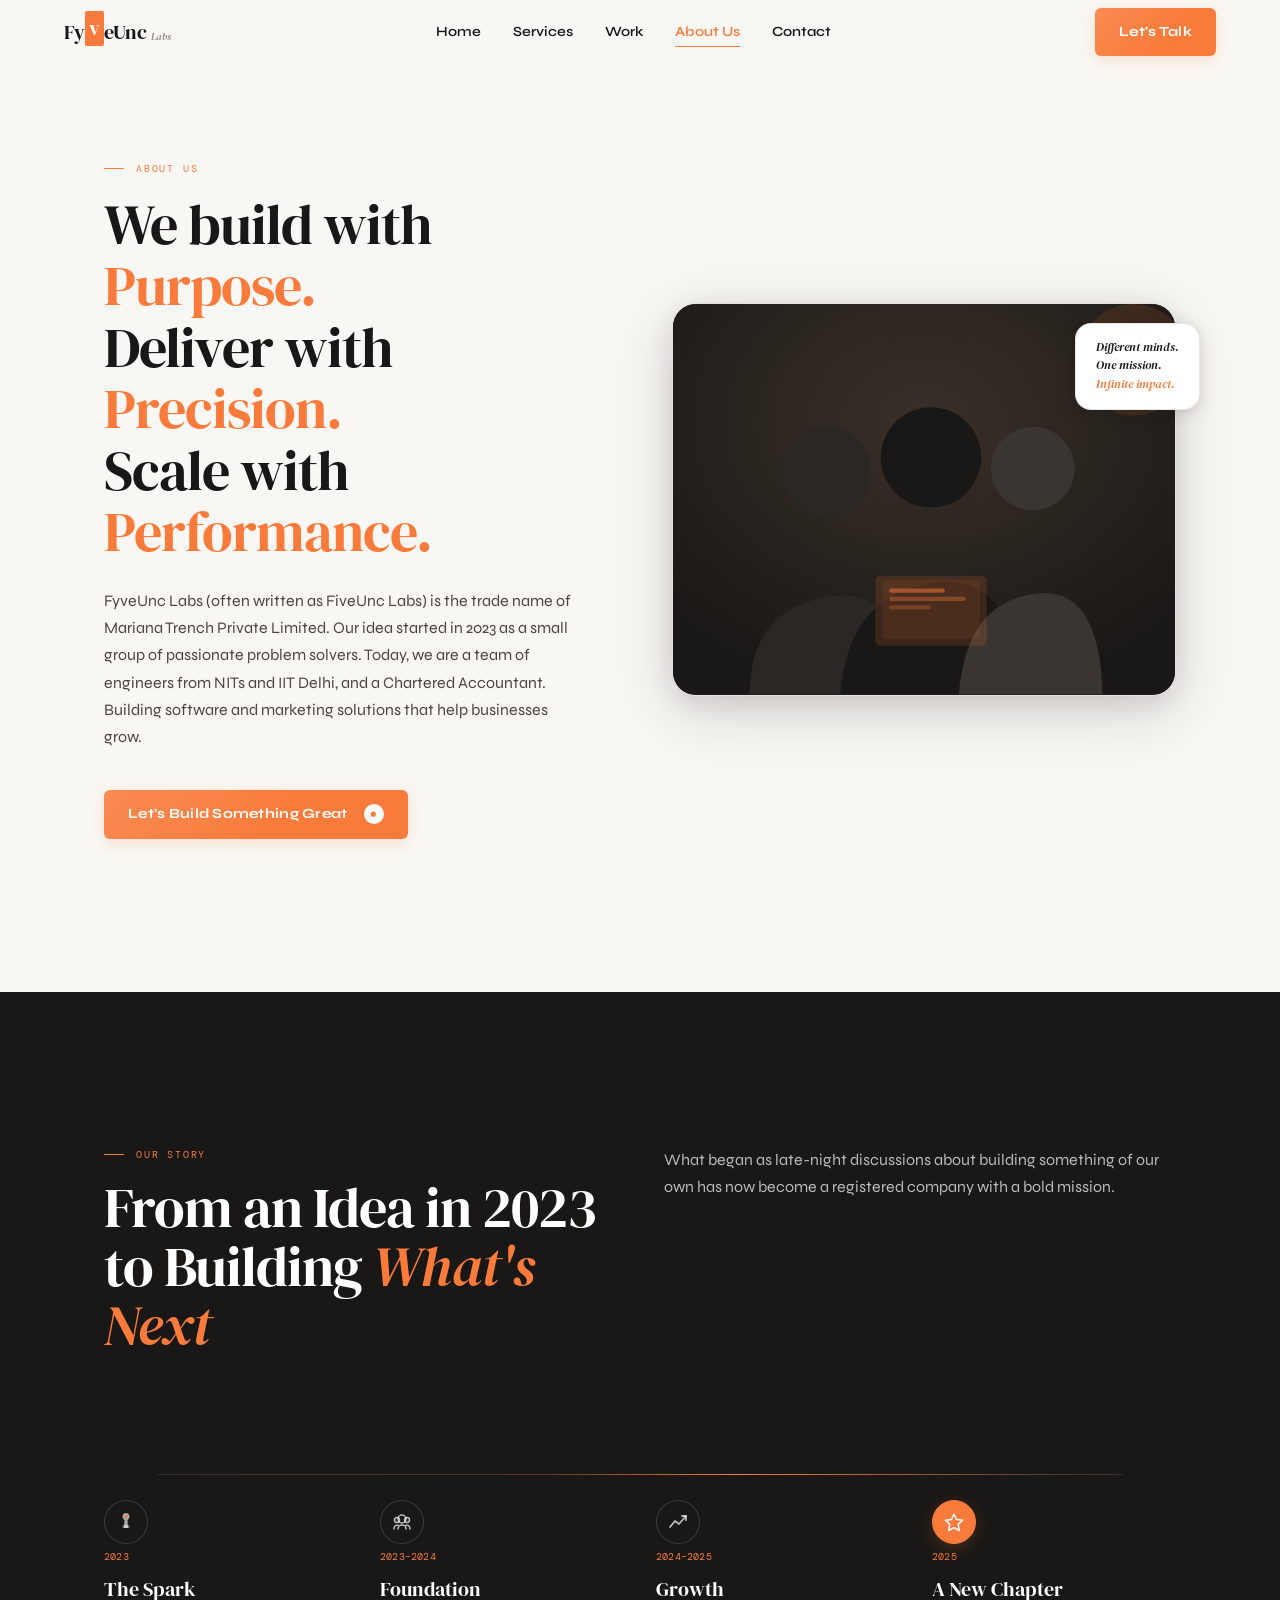
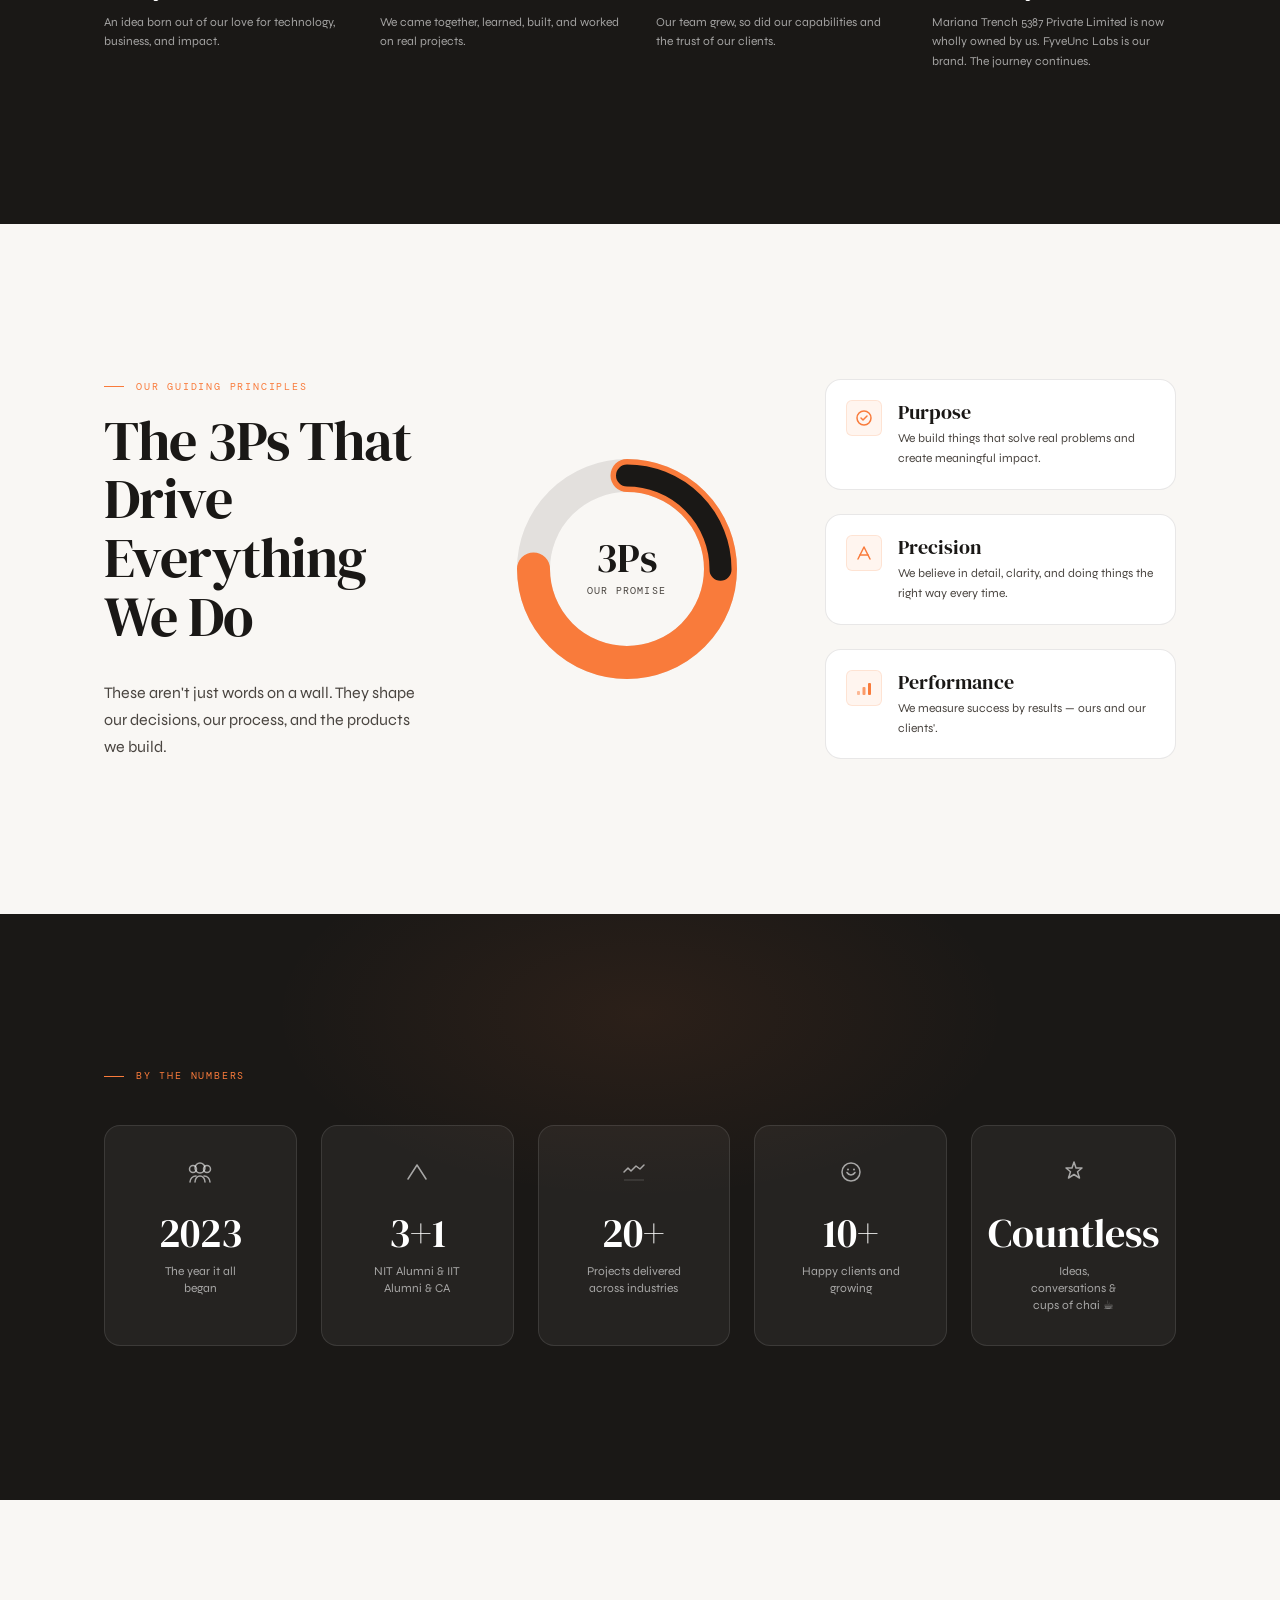
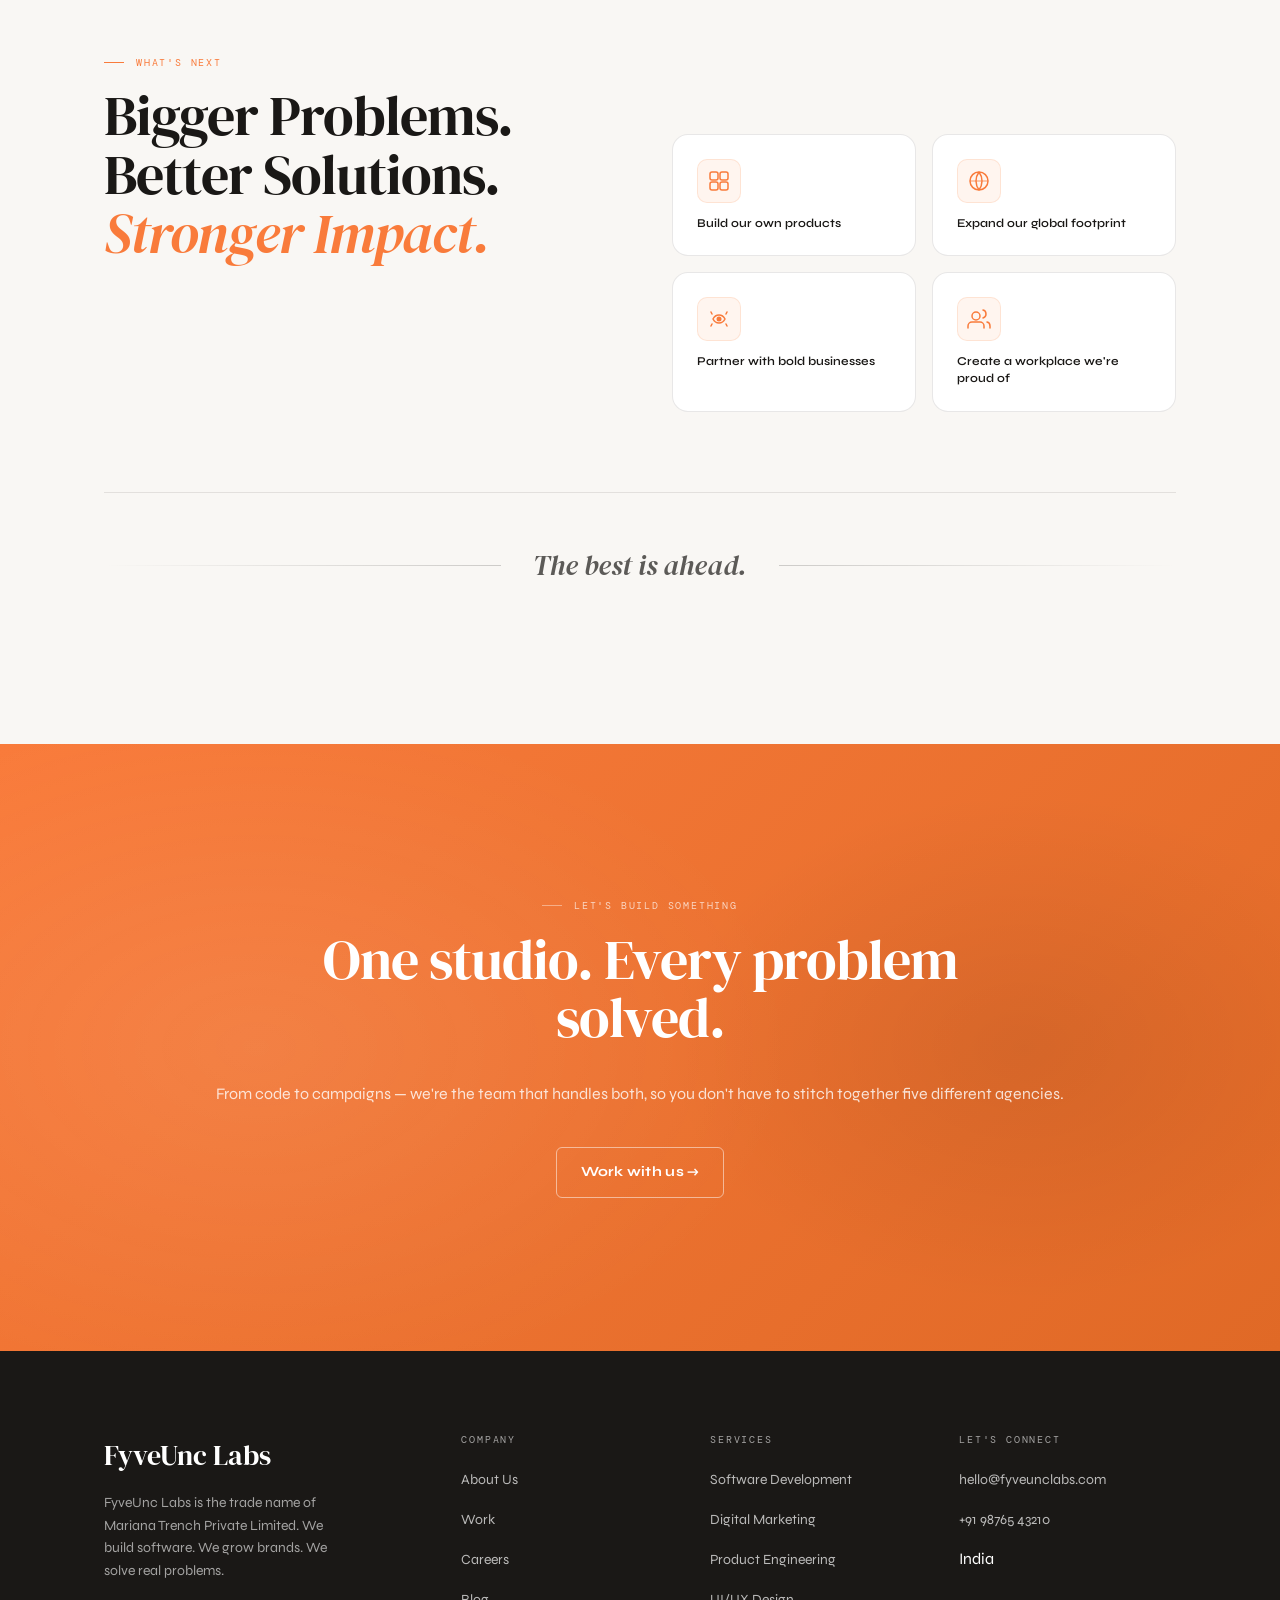
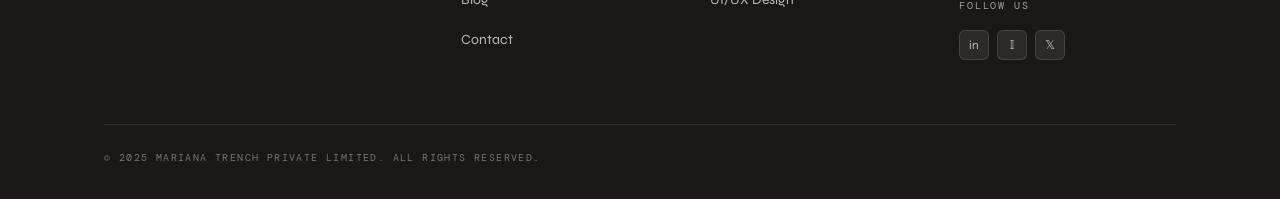
==== commit a07b460d: "fifth commit" ====
--- a/about.html
+++ b/about.html
@@ -4,16 +4,88 @@
 <head>
     <meta charset="utf-8" />
     <meta name="viewport" content="width=device-width,initial-scale=1" />
-    <title>About Us — FyveUnc Labs</title>
-    <meta name="description"
-        content="FyveUnc Labs started in 2023 as a small group of passionate problem solvers. We build software, grow brands, and create meaningful impact." />
+
+    <!-- Primary SEO Metadata -->
+    <title>About Us — FyveUnc Labs | Our Story & Team</title>
+    <meta name="description" content="Meet the team of NIT & IIT Delhi alumni behind FyveUnc Labs (Mariana Trench Private Limited). Founded in 2023, we build purpose-driven software and performance marketing solutions." />
+    <meta name="robots" content="index, follow" />
+    <link rel="canonical" href="https://fyveunclabs.com/about.html" />
+
+    <!-- Geo-Optimization (Local SEO) -->
+    <meta name="geo.region" content="IN-DL" />
+    <meta name="geo.placename" content="New Delhi" />
+    <meta name="geo.position" content="28.5457;77.1928" />
+    <meta name="ICBM" content="28.5457, 77.1928" />
+
+    <!-- Open Graph / Facebook -->
+    <meta property="og:type" content="website" />
+    <meta property="og:url" content="https://fyveunclabs.com/about.html" />
+    <meta property="og:title" content="About Us — FyveUnc Labs | Our Story & Team" />
+    <meta property="og:description" content="Meet the team of NIT & IIT Delhi alumni behind FyveUnc Labs. We build purpose-driven software, scale brands, and create compound growth using tech and performance marketing." />
+    <meta property="og:image" content="https://fyveunclabs.com/og-image.png" />
+    <meta property="og:site_name" content="FyveUnc Labs" />
+
+    <!-- Twitter -->
+    <meta property="twitter:card" content="summary_large_image" />
+    <meta property="twitter:url" content="https://fyveunclabs.com/about.html" />
+    <meta property="twitter:title" content="About Us — FyveUnc Labs | Our Story & Team" />
+    <meta property="twitter:description" content="Meet the team of NIT & IIT Delhi alumni behind FyveUnc Labs. We build purpose-driven software, scale brands, and create compound growth using tech and performance marketing." />
+    <meta property="twitter:image" content="https://fyveunclabs.com/og-image.png" />
+
+    <!-- Preconnect Fonts -->
     <link rel="preconnect" href="https://fonts.googleapis.com">
     <link rel="preconnect" href="https://fonts.gstatic.com" crossorigin>
-    <link
-        href="https://fonts.googleapis.com/css2?family=DM+Serif+Display:ital@0;1&family=Syne:wght@400;600;700&family=DM+Mono:wght@400;500&display=swap"
-        rel="stylesheet">
+    <link href="https://fonts.googleapis.com/css2?family=DM+Serif+Display:ital@0;1&family=Syne:wght@400;600;700&family=DM+Mono:wght@400;500&display=swap" rel="stylesheet">
     <link rel="stylesheet" href="./styles.css">
     <link rel="stylesheet" href="./about.css">
+
+    <!-- Structured Data (Schema.org JSON-LD) -->
+    <script type="application/ld+json">
+    {
+      "@context": "https://schema.org",
+      "@graph": [
+        {
+          "@type": "AboutPage",
+          "@id": "https://fyveunclabs.com/about.html#webpage",
+          "url": "https://fyveunclabs.com/about.html",
+          "name": "About Us — FyveUnc Labs",
+          "description": "Learn about the mission, history, and team of IIT Delhi/NIT alumni and Chartered Accountants behind FyveUnc Labs, building purpose-driven software and marketing solutions in India.",
+          "isPartOf": {
+            "@id": "https://fyveunclabs.com/#website"
+          },
+          "about": {
+            "@id": "https://fyveunclabs.com/#organization"
+          }
+        },
+        {
+          "@type": "Organization",
+          "@id": "https://fyveunclabs.com/#organization",
+          "name": "FyveUnc Labs",
+          "alternateName": [
+            "FiveUnc Labs",
+            "Five Unc Labs",
+            "fiveunc",
+            "fiveunclabs",
+            "Mariana Trench Private Limited"
+          ],
+          "legalName": "Mariana Trench Private Limited",
+          "url": "https://fyveunclabs.com/",
+          "foundingDate": "2023",
+          "description": "Tech studio and marketing partner for businesses that refuse to compromise on either.",
+          "founder": [
+            {
+              "@type": "Person",
+              "name": "IIT Delhi Alumni"
+            },
+            {
+              "@type": "Person",
+              "name": "NIT Alumni"
+            }
+          ]
+        }
+      ]
+    }
+    </script>
 </head>
 
 <body>
@@ -65,7 +137,7 @@
                             Scale with <span class="about-accent">Performance.</span>
                         </h1>
                         <p class="text-body reveal" style="max-width: 52ch; margin-top: var(--space-6);">
-                            FyveUnc Labs is the trade name of Mariana Trench Private Limited. Our idea started in 2023
+                            FyveUnc Labs (often written as FiveUnc Labs) is the trade name of Mariana Trench Private Limited. Our idea started in 2023
                             as a small group of passionate problem solvers. Today, we are a team of engineers from NITs
                             and IIT Delhi, and a Chartered Accountant. Building software and marketing solutions that
                             help businesses grow.
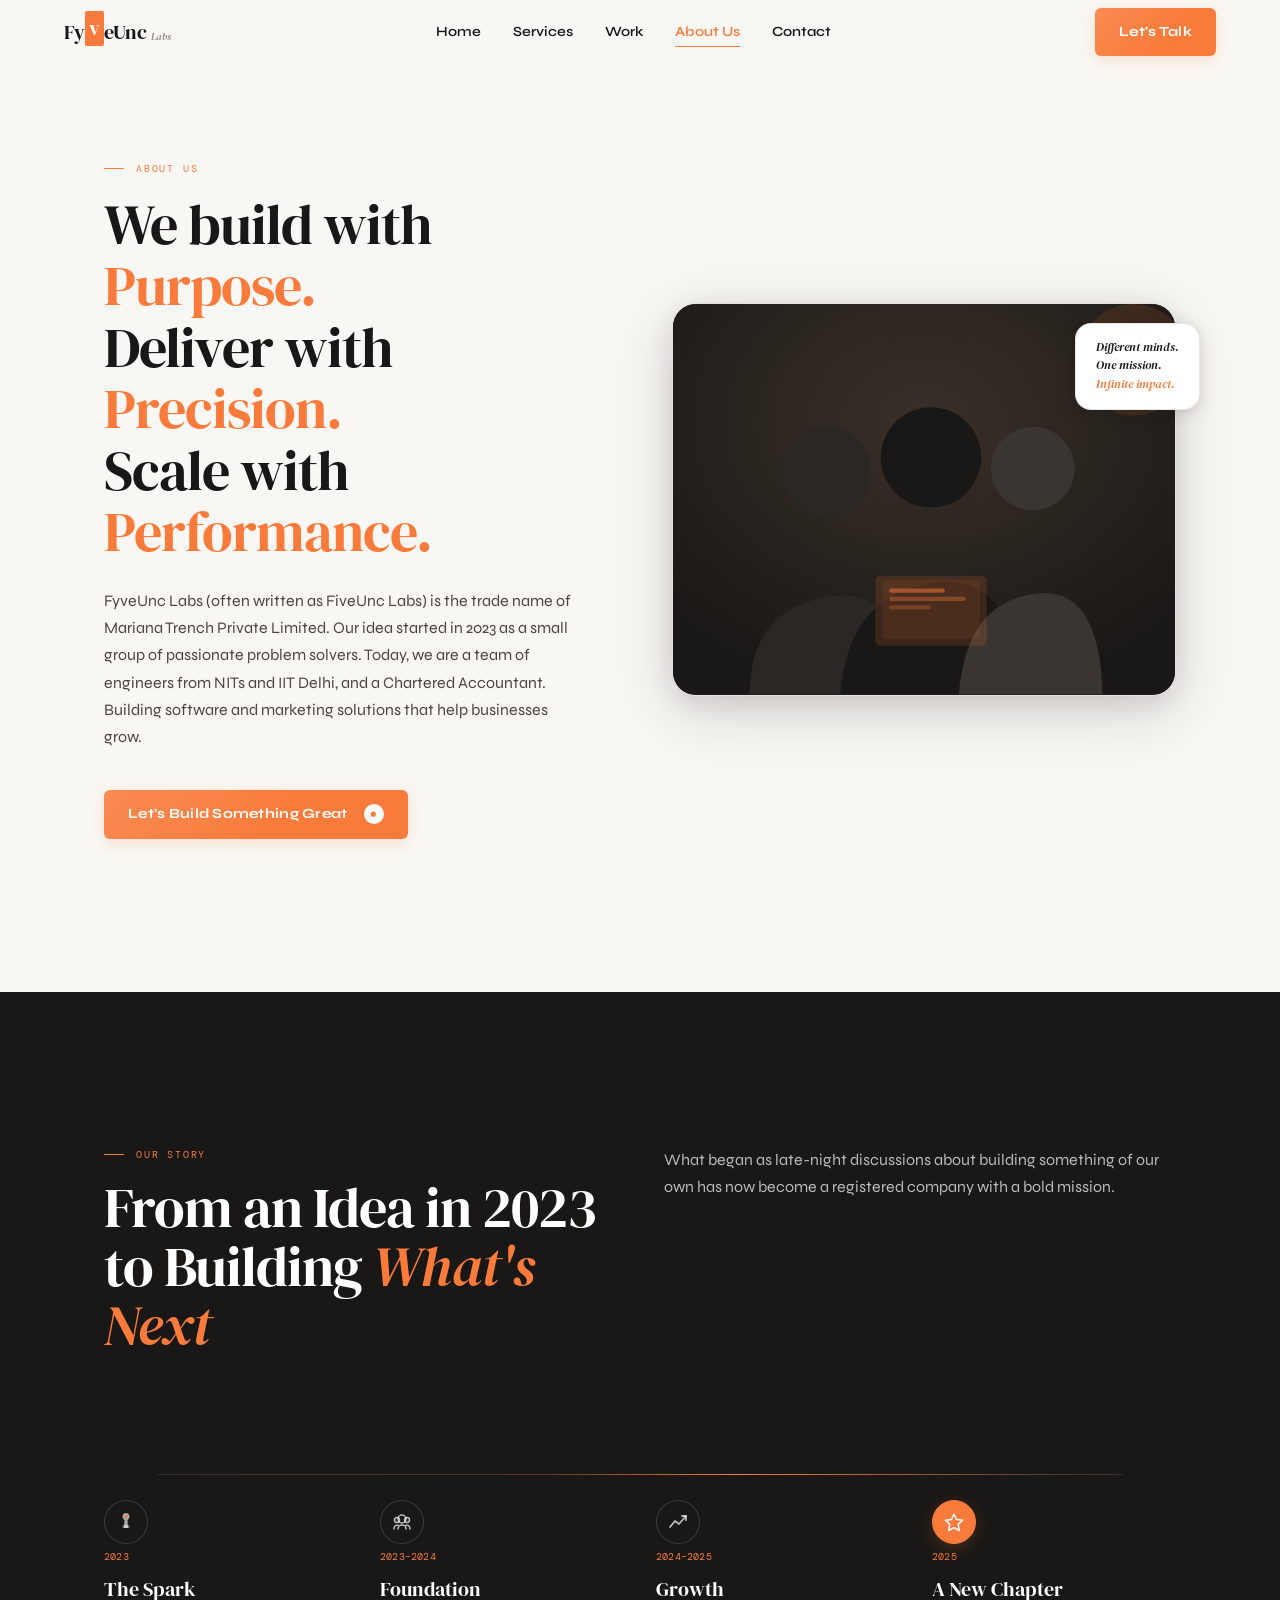
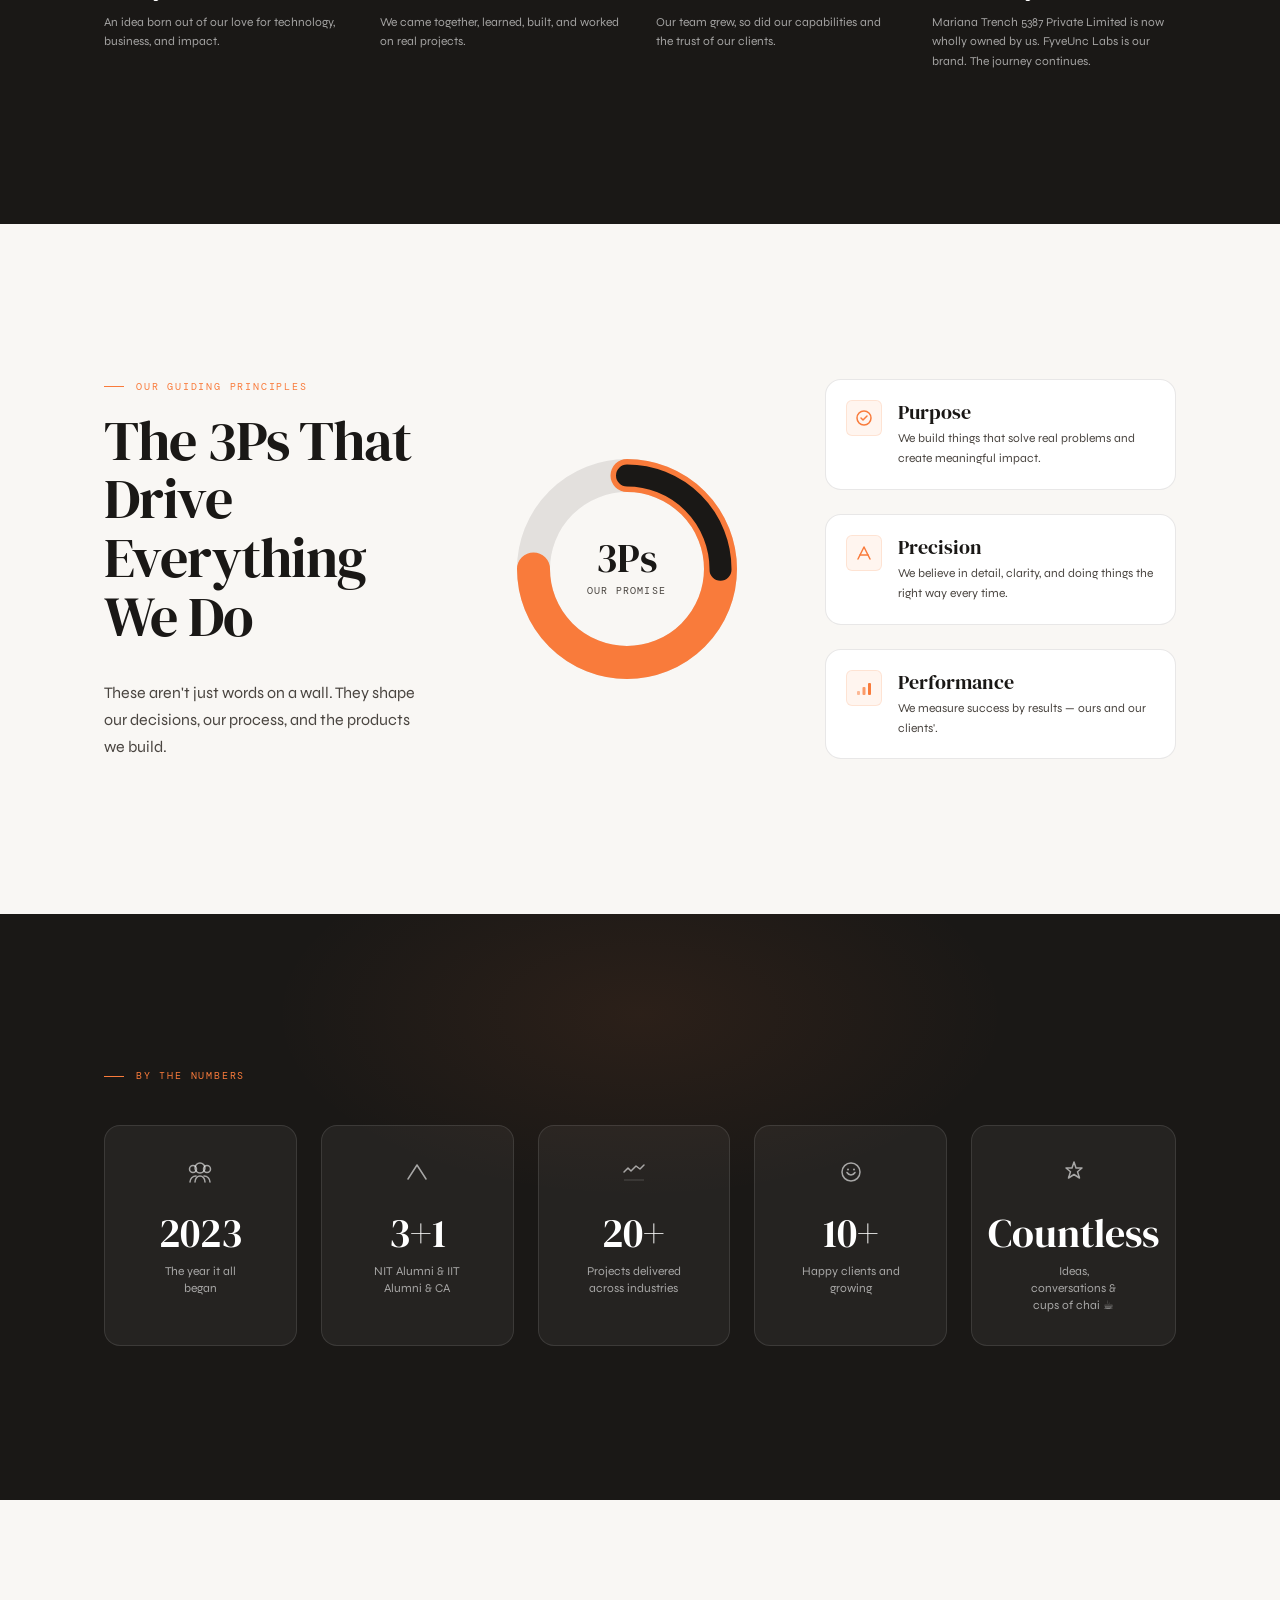
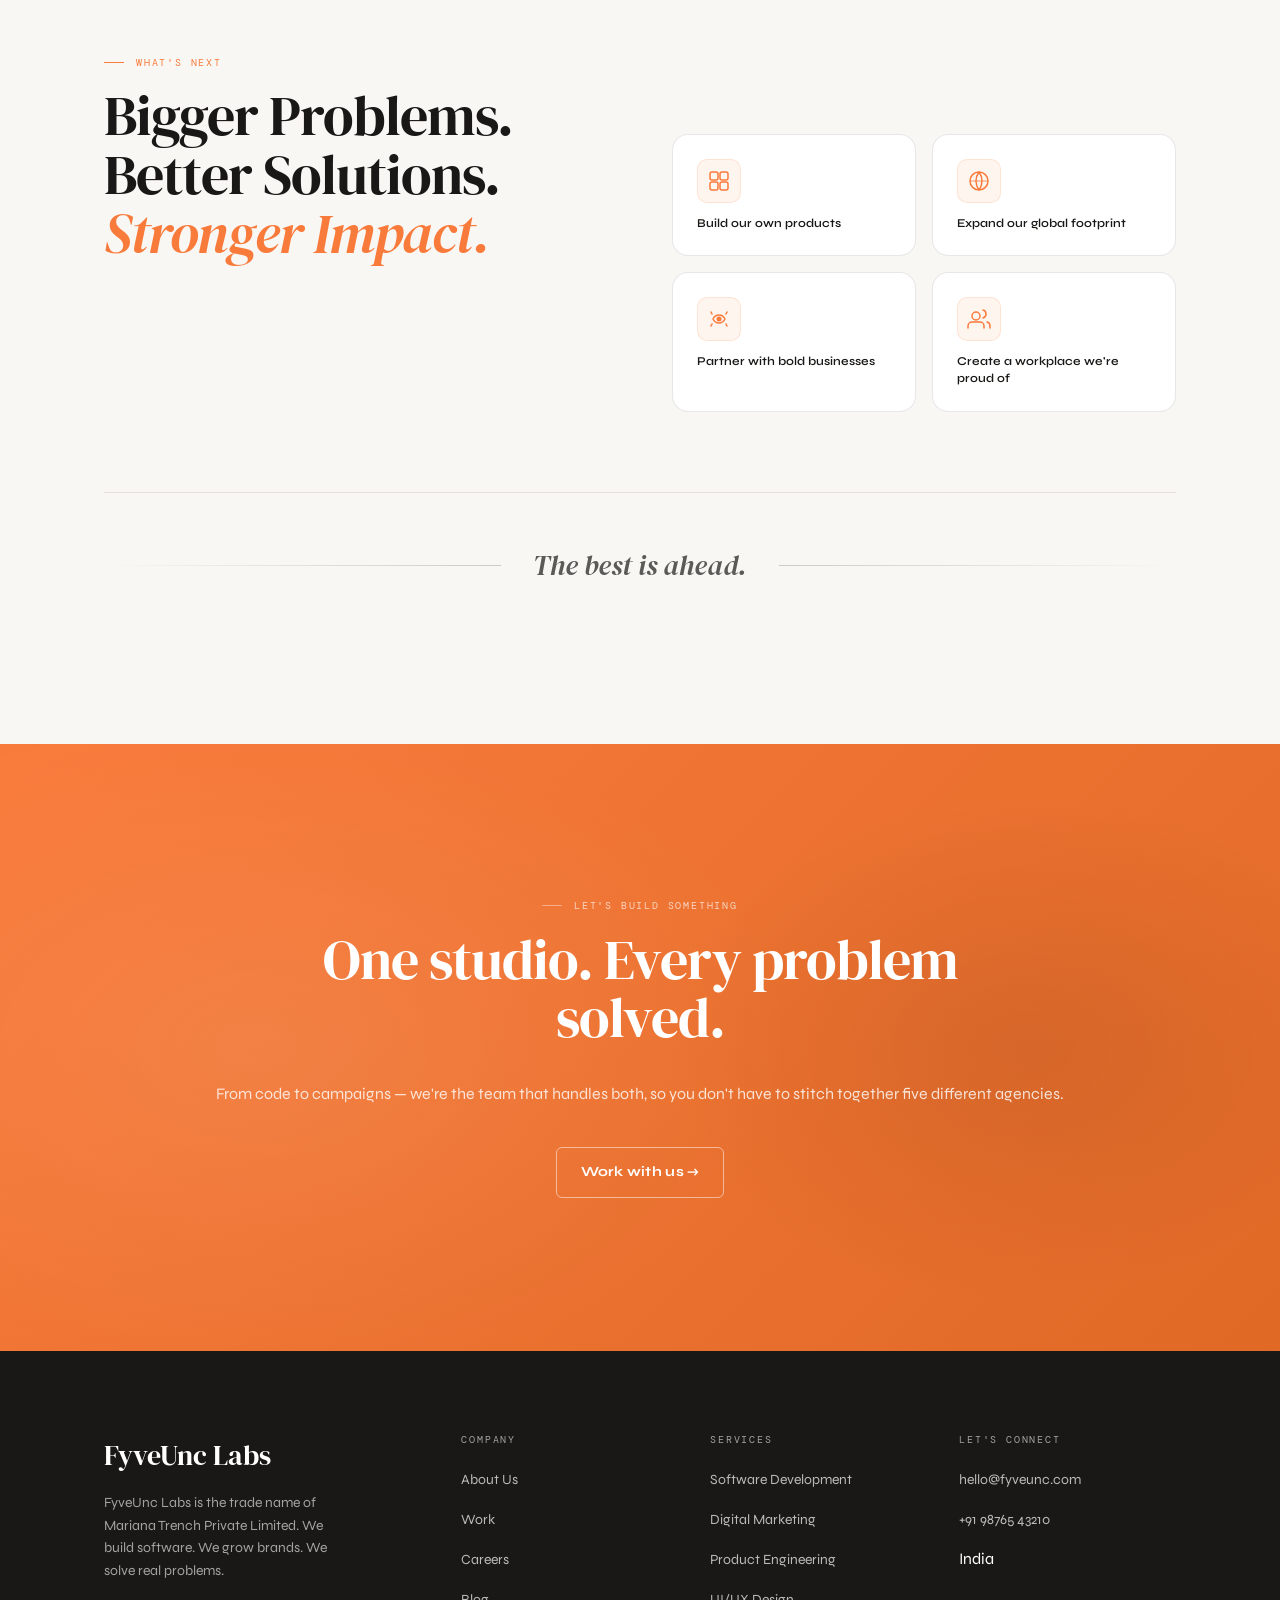
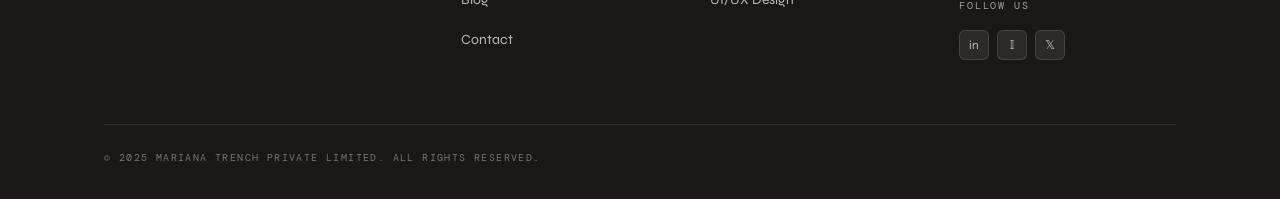
==== commit e3109c56: "fixed sitemap" ====
--- a/about.html
+++ b/about.html
@@ -9,7 +9,7 @@
     <title>About Us — FyveUnc Labs | Our Story & Team</title>
     <meta name="description" content="Meet the team of NIT & IIT Delhi alumni behind FyveUnc Labs (Mariana Trench Private Limited). Founded in 2023, we build purpose-driven software and performance marketing solutions." />
     <meta name="robots" content="index, follow" />
-    <link rel="canonical" href="https://fyveunclabs.com/about.html" />
+    <link rel="canonical" href="https://fyveunc.com/about.html" />
 
     <!-- Geo-Optimization (Local SEO) -->
     <meta name="geo.region" content="IN-DL" />
@@ -19,18 +19,18 @@
 
     <!-- Open Graph / Facebook -->
     <meta property="og:type" content="website" />
-    <meta property="og:url" content="https://fyveunclabs.com/about.html" />
+    <meta property="og:url" content="https://fyveunc.com/about.html" />
     <meta property="og:title" content="About Us — FyveUnc Labs | Our Story & Team" />
     <meta property="og:description" content="Meet the team of NIT & IIT Delhi alumni behind FyveUnc Labs. We build purpose-driven software, scale brands, and create compound growth using tech and performance marketing." />
-    <meta property="og:image" content="https://fyveunclabs.com/og-image.png" />
+    <meta property="og:image" content="https://fyveunc.com/og-image.png" />
     <meta property="og:site_name" content="FyveUnc Labs" />
 
     <!-- Twitter -->
     <meta property="twitter:card" content="summary_large_image" />
-    <meta property="twitter:url" content="https://fyveunclabs.com/about.html" />
+    <meta property="twitter:url" content="https://fyveunc.com/about.html" />
     <meta property="twitter:title" content="About Us — FyveUnc Labs | Our Story & Team" />
     <meta property="twitter:description" content="Meet the team of NIT & IIT Delhi alumni behind FyveUnc Labs. We build purpose-driven software, scale brands, and create compound growth using tech and performance marketing." />
-    <meta property="twitter:image" content="https://fyveunclabs.com/og-image.png" />
+    <meta property="twitter:image" content="https://fyveunc.com/og-image.png" />
 
     <!-- Preconnect Fonts -->
     <link rel="preconnect" href="https://fonts.googleapis.com">
@@ -46,20 +46,20 @@
       "@graph": [
         {
           "@type": "AboutPage",
-          "@id": "https://fyveunclabs.com/about.html#webpage",
-          "url": "https://fyveunclabs.com/about.html",
+          "@id": "https://fyveunc.com/about.html#webpage",
+          "url": "https://fyveunc.com/about.html",
           "name": "About Us — FyveUnc Labs",
           "description": "Learn about the mission, history, and team of IIT Delhi/NIT alumni and Chartered Accountants behind FyveUnc Labs, building purpose-driven software and marketing solutions in India.",
           "isPartOf": {
-            "@id": "https://fyveunclabs.com/#website"
+            "@id": "https://fyveunc.com/#website"
           },
           "about": {
-            "@id": "https://fyveunclabs.com/#organization"
+            "@id": "https://fyveunc.com/#organization"
           }
         },
         {
           "@type": "Organization",
-          "@id": "https://fyveunclabs.com/#organization",
+          "@id": "https://fyveunc.com/#organization",
           "name": "FyveUnc Labs",
           "alternateName": [
             "FiveUnc Labs",
@@ -69,7 +69,7 @@
             "Mariana Trench Private Limited"
           ],
           "legalName": "Mariana Trench Private Limited",
-          "url": "https://fyveunclabs.com/",
+          "url": "https://fyveunc.com/",
           "foundingDate": "2023",
           "description": "Tech studio and marketing partner for businesses that refuse to compromise on either.",
           "founder": [
@@ -542,7 +542,7 @@
                 <div>
                     <div class="footer-label">Let's Connect</div>
                     <ul class="footer-links">
-                        <li><a href="mailto:hello@fyveunclabs.com">hello@fyveunclabs.com</a></li>
+                        <li><a href="mailto:hello@fyveunc.com">hello@fyveunc.com</a></li>
                         <li><a href="tel:+919876543210">+91 98765 43210</a></li>
                         <li>India</li>
                     </ul>
